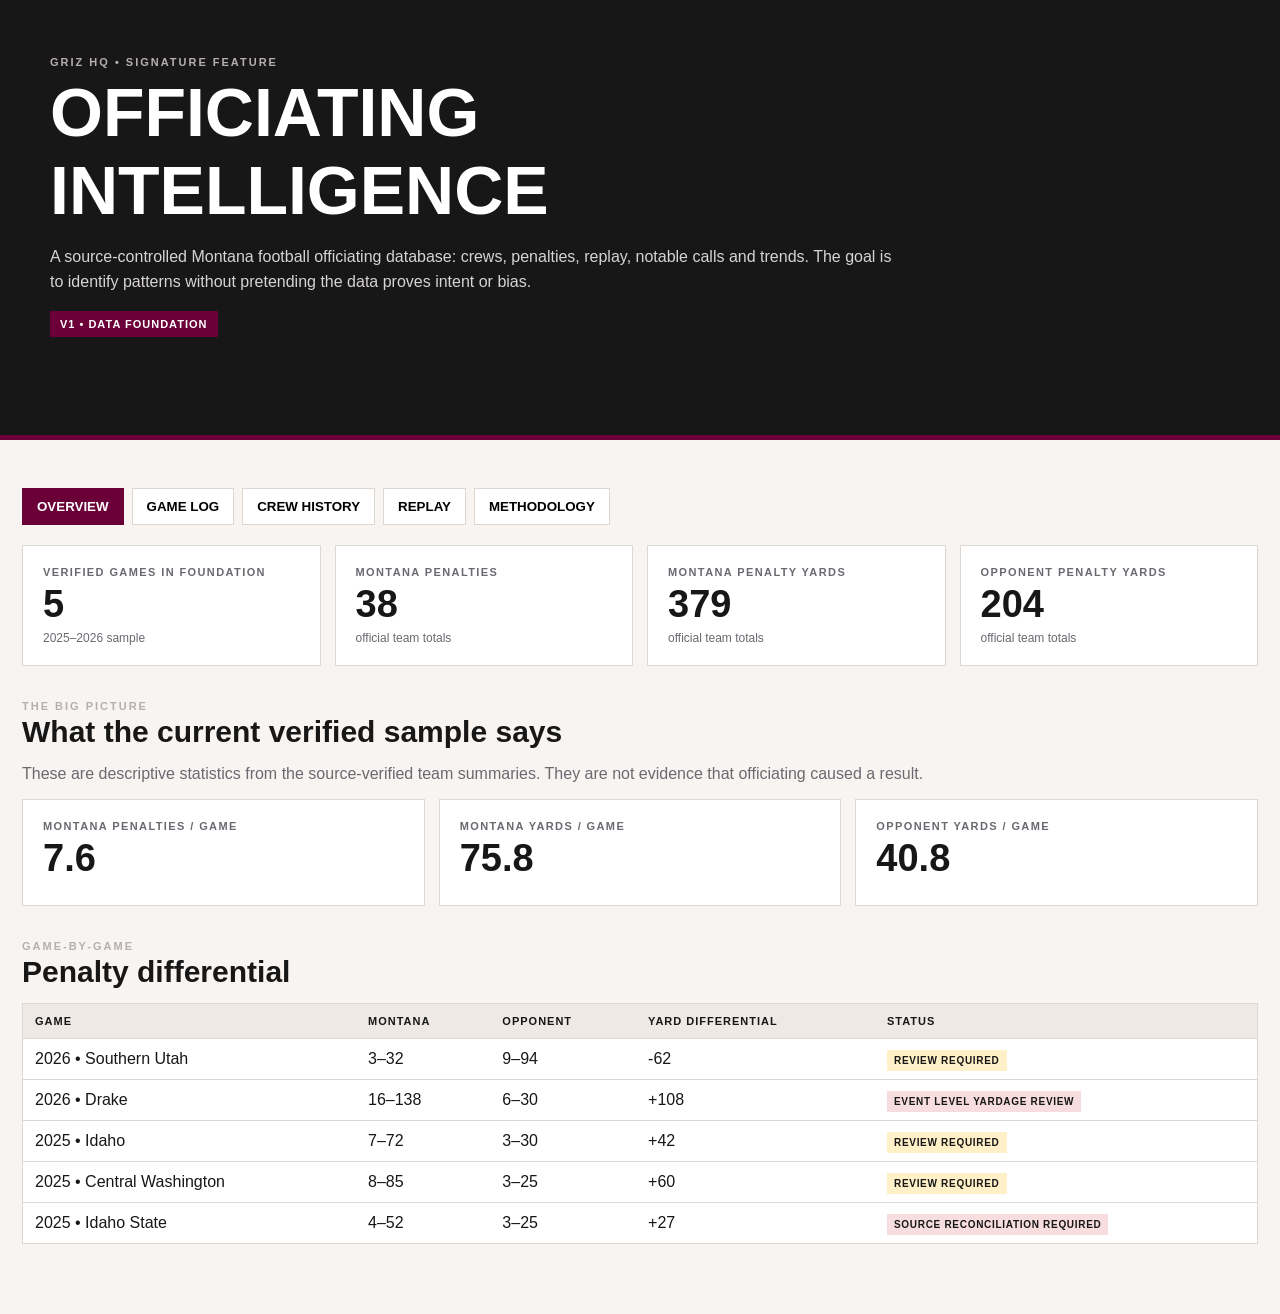
==== officiating.html @ b6adf541 "Build isolated Officiating Intelligence v1 dashboard" ====
<!doctype html>
<html lang="en">
<head>
<meta charset="utf-8"><meta name="viewport" content="width=device-width,initial-scale=1">
<title>Griz HQ | Officiating Intelligence</title>
<style>
:root{--maroon:#6b0038;--ink:#171717;--muted:#6c6870;--paper:#f7f4f1;--line:#ddd7d2;--white:#fff}*{box-sizing:border-box}body{margin:0;font-family:Arial,Helvetica,sans-serif;background:var(--paper);color:var(--ink)}.wrap{max-width:1280px;margin:auto;padding:28px 22px 70px}.top{background:var(--ink);color:#fff;padding:28px;border-bottom:5px solid var(--maroon)}.eyebrow{font-size:11px;letter-spacing:2px;font-weight:800;color:#b7aeb3}.top h1{font-size:clamp(34px,6vw,68px);margin:5px 0}.top p{max-width:850px;color:#d8d3d6;line-height:1.55}.badge{display:inline-block;padding:7px 10px;background:var(--maroon);font-size:11px;font-weight:800;letter-spacing:1px}.nav{display:flex;gap:8px;flex-wrap:wrap;margin:20px 0}.nav button{border:1px solid var(--line);background:#fff;padding:10px 14px;font-weight:800;cursor:pointer}.nav button.active{background:var(--maroon);color:#fff;border-color:var(--maroon)}.panel{display:none}.panel.active{display:block}.hero-grid,.cards,.two{display:grid;gap:14px}.hero-grid{grid-template-columns:repeat(4,1fr)}.cards{grid-template-columns:repeat(3,1fr)}.two{grid-template-columns:1fr 1fr}.card{background:#fff;border:1px solid var(--line);padding:20px}.metric{font-size:38px;font-weight:900;margin:5px 0}.label{font-size:11px;letter-spacing:1.4px;color:var(--muted);font-weight:800}.delta.good{font-weight:800}.section-head{margin:34px 0 14px}.section-head h2{margin:3px 0;font-size:30px}.section-head p{color:var(--muted)}table{width:100%;border-collapse:collapse;background:#fff;border:1px solid var(--line)}th,td{text-align:left;padding:11px 12px;border-bottom:1px solid var(--line);vertical-align:top}th{background:#eee9e5;font-size:11px;letter-spacing:1px}tr:last-child td{border-bottom:0}.status{font-size:10px;font-weight:900;letter-spacing:.7px;padding:5px 7px;background:#eee}.status.review{background:#fff0c7}.status.block{background:#f7dddd}.pill{display:inline-block;border:1px solid var(--line);padding:4px 7px;font-size:11px;margin:2px}.crew-grid{display:grid;grid-template-columns:repeat(2,1fr);gap:12px}.crew{background:#fff;border:1px solid var(--line);padding:18px}.crew h3{margin:0 0 10px}.crew div{display:flex;justify-content:space-between;padding:6px 0;border-bottom:1px solid #eee}.crew div:last-child{border:0}.note{border-left:4px solid var(--maroon);background:#fff;padding:16px;line-height:1.55}.small{font-size:12px;color:var(--muted)}.legend span{margin-right:14px;font-size:12px}.good-dot{color:#147a3e}.warn-dot{color:#a86b00}.bad-dot{color:#a33}.neutral-dot{color:#777}@media(max-width:900px){.hero-grid,.cards,.two,.crew-grid{grid-template-columns:1fr 1fr}}@media(max-width:600px){.hero-grid,.cards,.two,.crew-grid{grid-template-columns:1fr}.wrap{padding:18px 12px 50px}th,td{padding:9px 7px;font-size:12px}}
</style>
</head>
<body>
<header class="top"><div class="wrap"><div class="eyebrow">GRIZ HQ • SIGNATURE FEATURE</div><h1>OFFICIATING<br>INTELLIGENCE</h1><p>A source-controlled Montana football officiating database: crews, penalties, replay, notable calls and trends. The goal is to identify patterns without pretending the data proves intent or bias.</p><span class="badge">V1 • DATA FOUNDATION</span></div></header>
<main class="wrap">
<nav class="nav" aria-label="Officiating Intelligence sections"><button class="active" data-panel="overview">OVERVIEW</button><button data-panel="games">GAME LOG</button><button data-panel="crews">CREW HISTORY</button><button data-panel="replay">REPLAY</button><button data-panel="method">METHODOLOGY</button></nav>
<section id="overview" class="panel active">
<div class="hero-grid">
<div class="card"><div class="label">VERIFIED GAMES IN FOUNDATION</div><div class="metric" id="gameCount">—</div><div class="small">2025–2026 sample</div></div>
<div class="card"><div class="label">MONTANA PENALTIES</div><div class="metric" id="umPen">—</div><div class="small">official team totals</div></div>
<div class="card"><div class="label">MONTANA PENALTY YARDS</div><div class="metric" id="umYds">—</div><div class="small">official team totals</div></div>
<div class="card"><div class="label">OPPONENT PENALTY YARDS</div><div class="metric" id="oppYds">—</div><div class="small">official team totals</div></div>
</div>
<div class="section-head"><div class="eyebrow">THE BIG PICTURE</div><h2>What the current verified sample says</h2><p>These are descriptive statistics from the source-verified team summaries. They are not evidence that officiating caused a result.</p></div>
<div class="cards" id="summaryCards"></div>
<div class="section-head"><div class="eyebrow">GAME-BY-GAME</div><h2>Penalty differential</h2></div>
<table><thead><tr><th>GAME</th><th>MONTANA</th><th>OPPONENT</th><th>YARD DIFFERENTIAL</th><th>STATUS</th></tr></thead><tbody id="overviewRows"></tbody></table>
</section>
<section id="games" class="panel"><div class="section-head"><div class="eyebrow">GAME LOG</div><h2>Every game becomes an officiating record</h2><p>Official totals are separated from event-level data. A game is not treated as fully reconciled simply because its headline totals are known.</p></div><table><thead><tr><th>DATE</th><th>OPPONENT</th><th>SITE</th><th>CREW</th><th>MONTANA</th><th>OPPONENT</th><th>REPLAY</th><th>DATA STATUS</th></tr></thead><tbody id="gameRows"></tbody></table></section>
<section id="crews" class="panel"><div class="section-head"><div class="eyebrow">CREW HISTORY</div><h2>Who worked Montana games?</h2><p>Crew records describe what happened in games worked by each crew. They do not establish that a crew caused a penalty imbalance.</p></div><div class="crew-grid" id="crewGrid"></div></section>
<section id="replay" class="panel"><div class="section-head"><div class="eyebrow">REPLAY TRACKER</div><h2>Reviews, challenges and outcomes</h2><p>Replay information is source-dependent. Missing replay personnel or timing stays missing rather than being inferred.</p></div><div class="cards" id="replayCards"></div><div class="note"><b>Evidence rule:</b> a replay outcome is not automatically a judgment that the original official was “wrong.” The database records the formal outcome; any correctness assessment belongs in the separate notable-call evidence layer.</div></section>
<section id="method" class="panel"><div class="section-head"><div class="eyebrow">DATA PHILOSOPHY</div><h2>How Griz HQ handles officiating data</h2></div><div class="two"><div class="card"><h3>Source hierarchy</h3><p><b>1.</b> Official Montana/GoGriz box scores for game metadata, seven-person crews and team penalty totals.</p><p><b>2.</b> Official conference/NCAA material for officiating structure, rules and formal replay/appeal information.</p><p><b>3.</b> Independent structured PBP sources for cross-checking event details.</p><p><b>4.</b> Video and journalism for evidence that cannot be established from box-score data alone.</p></div><div class="card"><h3>Publication gates</h3><p>Official team totals are authoritative. Event-level records must reconcile before they are treated as complete. Unknown yardage remains NULL. Compound and offsetting fouls are preserved rather than forced into invented values.</p><p>Notable-call assessments use four labels: <b>clearly correct</b>, <b>debatable</b>, <b>likely incorrect</b>, and <b>insufficient evidence</b>.</p></div></div><div class="section-head"><div class="eyebrow">CURRENT FOUNDATION WARNINGS</div><h2>Known unresolved items</h2></div><div id="warnings" class="cards"></div></section>
</main>
<script>
const DATA={"games":[{"game_id":"2026-SUU","season":2026,"date":"2026-08-29","opponent":"Southern Utah","location":"Missoula, MT","home_away":"HOME","conference_game":true,"montana_score":28,"opponent_score":21,"official_penalties":{"Montana":3,"Southern Utah":9},"official_yards":{"Montana":32,"Southern Utah":94},"crew":{"Referee":"Justin Robinson","Umpire":"Richard Gray","Linesman":"Michael Papushak","Line Judge":"Matt Schofield","Field Judge":"Tom Drzazgowsi","Side Judge":"Kevin Rathbun","Back Judge":"Brian Earls"},"replay":{"events":1,"overturned":1,"upheld":0,"stands":0},"event_status":"REVIEW_REQUIRED"},{"game_id":"2026-DRAKE","season":2026,"date":"2026-09-05","opponent":"Drake","location":"Missoula, MT","home_away":"HOME","conference_game":false,"montana_score":45,"opponent_score":10,"official_penalties":{"Montana":16,"Drake":6},"official_yards":{"Montana":138,"Drake":30},"crew":{"Referee":"Mike Bezner","Umpire":"Jeff Rathman","Linesman":"Michael Livingston","Line Judge":"Scott Taylor","Field Judge":"Brian Beck","Side Judge":"Jacob Sullivan","Back Judge":"Tyler Olsen"},"replay":{"events":2,"overturned":1,"upheld":1,"stands":0},"event_status":"EVENT_LEVEL_YARDAGE_REVIEW"},{"game_id":"2025-IDAHO","season":2025,"date":"2025-10-18","opponent":"Idaho","location":"Missoula, MT","home_away":"HOME","conference_game":true,"montana_score":41,"opponent_score":30,"official_penalties":{"Montana":7,"Idaho":3},"official_yards":{"Montana":72,"Idaho":30},"crew":{"Referee":"Jeff Rink","Umpire":"Roger Stewart","Linesman":"Joel Bingham","Line Judge":"Tim Gloudeman","Field Judge":"Aaron Olivares","Side Judge":"Luke Raynor","Back Judge":"Phil Solis"},"replay":{"events":0,"overturned":0,"upheld":0,"stands":0},"event_status":"REVIEW_REQUIRED"},{"game_id":"2025-CWU","season":2025,"date":"2025-09-27","opponent":"Central Washington","location":"Missoula, MT","home_away":"HOME","conference_game":true,"official_penalties":{"Montana":8,"Central Washington":3},"official_yards":{"Montana":85,"Central Washington":25},"crew":{},"replay":{"events":0,"overturned":0,"upheld":0,"stands":0},"event_status":"REVIEW_REQUIRED"},{"game_id":"2025-IDAHO-STATE","season":2025,"date":"2025-10-25","opponent":"Idaho State","location":"Pocatello, ID","home_away":"AWAY","conference_game":true,"official_penalties":{"Montana":4,"Idaho State":3},"official_yards":{"Montana":52,"Idaho State":25},"crew":{"Referee":"Mike Bezner","Umpire":"Bobby Alcantar","Linesman":"Michael Livingston","Line Judge":"Scott Taylor","Field Judge":"Brian Beck","Side Judge":"Jacob Sullivan","Back Judge":"Tyler Olsen"},"replay":{"events":0,"overturned":0,"upheld":0,"stands":0},"event_status":"SOURCE_RECONCILIATION_REQUIRED"}]};
const umPen=DATA.games.reduce((s,g)=>s+g.official_penalties.Montana,0),umYds=DATA.games.reduce((s,g)=>s+g.official_yards.Montana,0),oppYds=DATA.games.reduce((s,g)=>s+Object.entries(g.official_yards).find(([k])=>k!=='Montana')[1],0);
document.getElementById('gameCount').textContent=DATA.games.length;document.getElementById('umPen').textContent=umPen;document.getElementById('umYds').textContent=umYds;document.getElementById('oppYds').textContent=oppYds;
const avg=(n)=> (n/DATA.games.length).toFixed(1);
document.getElementById('summaryCards').innerHTML=`<div class="card"><div class="label">MONTANA PENALTIES / GAME</div><div class="metric">${avg(umPen)}</div></div><div class="card"><div class="label">MONTANA YARDS / GAME</div><div class="metric">${avg(umYds)}</div></div><div class="card"><div class="label">OPPONENT YARDS / GAME</div><div class="metric">${avg(oppYds)}</div></div>`;
const status=s=>`<span class="status ${s.includes('RECONCILIATION')||s.includes('YARDAGE')?'block':'review'}">${s.replaceAll('_',' ')}</span>`;
document.getElementById('overviewRows').innerHTML=DATA.games.map(g=>{const opp=Object.keys(g.official_penalties).find(k=>k!=='Montana');return `<tr><td>${g.season} • ${g.opponent}</td><td>${g.official_penalties.Montana}–${g.official_yards.Montana}</td><td>${g.official_penalties[opp]}–${g.official_yards[opp]}</td><td>${g.official_yards.Montana-g.official_yards[opp]>0?'+':''}${g.official_yards.Montana-g.official_yards[opp]}</td><td>${status(g.event_status)}</td></tr>`}).join('');
document.getElementById('gameRows').innerHTML=DATA.games.map(g=>{const crew=g.crew.Referee?g.crew.Referee:'Not yet populated';return `<tr><td>${g.date}</td><td><b>${g.opponent}</b><br><span class="small">${g.home_away}${g.conference_game?' • Big Sky':''}</span></td><td>${g.location}</td><td>${crew}</td><td>${g.official_penalties.Montana}–${g.official_yards.Montana}</td><td>${Object.entries(g.official_penalties).find(([k])=>k!=='Montana')[1]}–${Object.entries(g.official_yards).find(([k])=>k!=='Montana')[1]}</td><td>${g.replay.events} review${g.replay.events===1?'':'s'}<br><span class="small">${g.replay.overturned} overturned • ${g.replay.upheld} upheld</span></td><td>${status(g.event_status)}</td></tr>`}).join('');
const crewMap={};DATA.games.forEach(g=>{if(!g.crew.Referee)return;const key=Object.values(g.crew).join('|');crewMap[key]??={games:[],crew:g.crew};crewMap[key].games.push(g)});document.getElementById('crewGrid').innerHTML=Object.values(crewMap).map(c=>{const mp=c.games.reduce((s,g)=>s+g.official_penalties.Montana,0),my=c.games.reduce((s,g)=>s+g.official_yards.Montana,0),op=c.games.reduce((s,g)=>s+Object.entries(g.official_penalties).find(([k])=>k!=='Montana')[1],0),oy=c.games.reduce((s,g)=>s+Object.entries(g.official_yards).find(([k])=>k!=='Montana')[1],0);return `<article class="crew"><div class="eyebrow">${c.games.length} GAME${c.games.length===1?'':'S'}</div><h3>${c.crew.Referee} crew</h3><p><b>Montana:</b> ${mp} penalties / ${my} yards</p><p><b>Opponents:</b> ${op} penalties / ${oy} yards</p><div class="small">${c.games.map(g=>g.season+' '+g.opponent).join(' • ')}</div></article>`}).join('');
document.getElementById('replayCards').innerHTML=DATA.games.filter(g=>g.replay.events).map(g=>`<div class="card"><div class="label">${g.season} • ${g.opponent}</div><div class="metric">${g.replay.events}</div><p>${g.replay.overturned} overturned • ${g.replay.upheld} upheld • ${g.replay.stands} stands</p><div class="small">Formal replay outcomes recorded from source material; review personnel/timing remain source-dependent.</div></div>`).join('')||'<div class="card">No replay events currently populated.</div>';
document.getElementById('warnings').innerHTML='<div class="card"><b>Drake 2026</b><p>Official total is 6–30. The PBP includes an intentional grounding event without explicit yardage; the missing yardage is not inferred.</p></div><div class="card"><b>Idaho State 2025</b><p>Official Montana total is 4–52. Visible accepted PBP events currently account for three accepted Montana fouls totaling 37 yards plus an offsetting foul. The remaining 15-yard event is unresolved.</p></div><div class="card"><b>Central Washington 2025</b><p>Official Montana total is 8–85. Some event-level source details, including intentional grounding yardage, remain incomplete.</p></div>';
document.querySelectorAll('.nav button').forEach(b=>b.onclick=()=>{document.querySelectorAll('.nav button').forEach(x=>x.classList.remove('active'));document.querySelectorAll('.panel').forEach(x=>x.classList.remove('active'));b.classList.add('active');document.getElementById(b.dataset.panel).classList.add('active');window.scrollTo({top:0,behavior:'smooth'})});
</script></body></html>
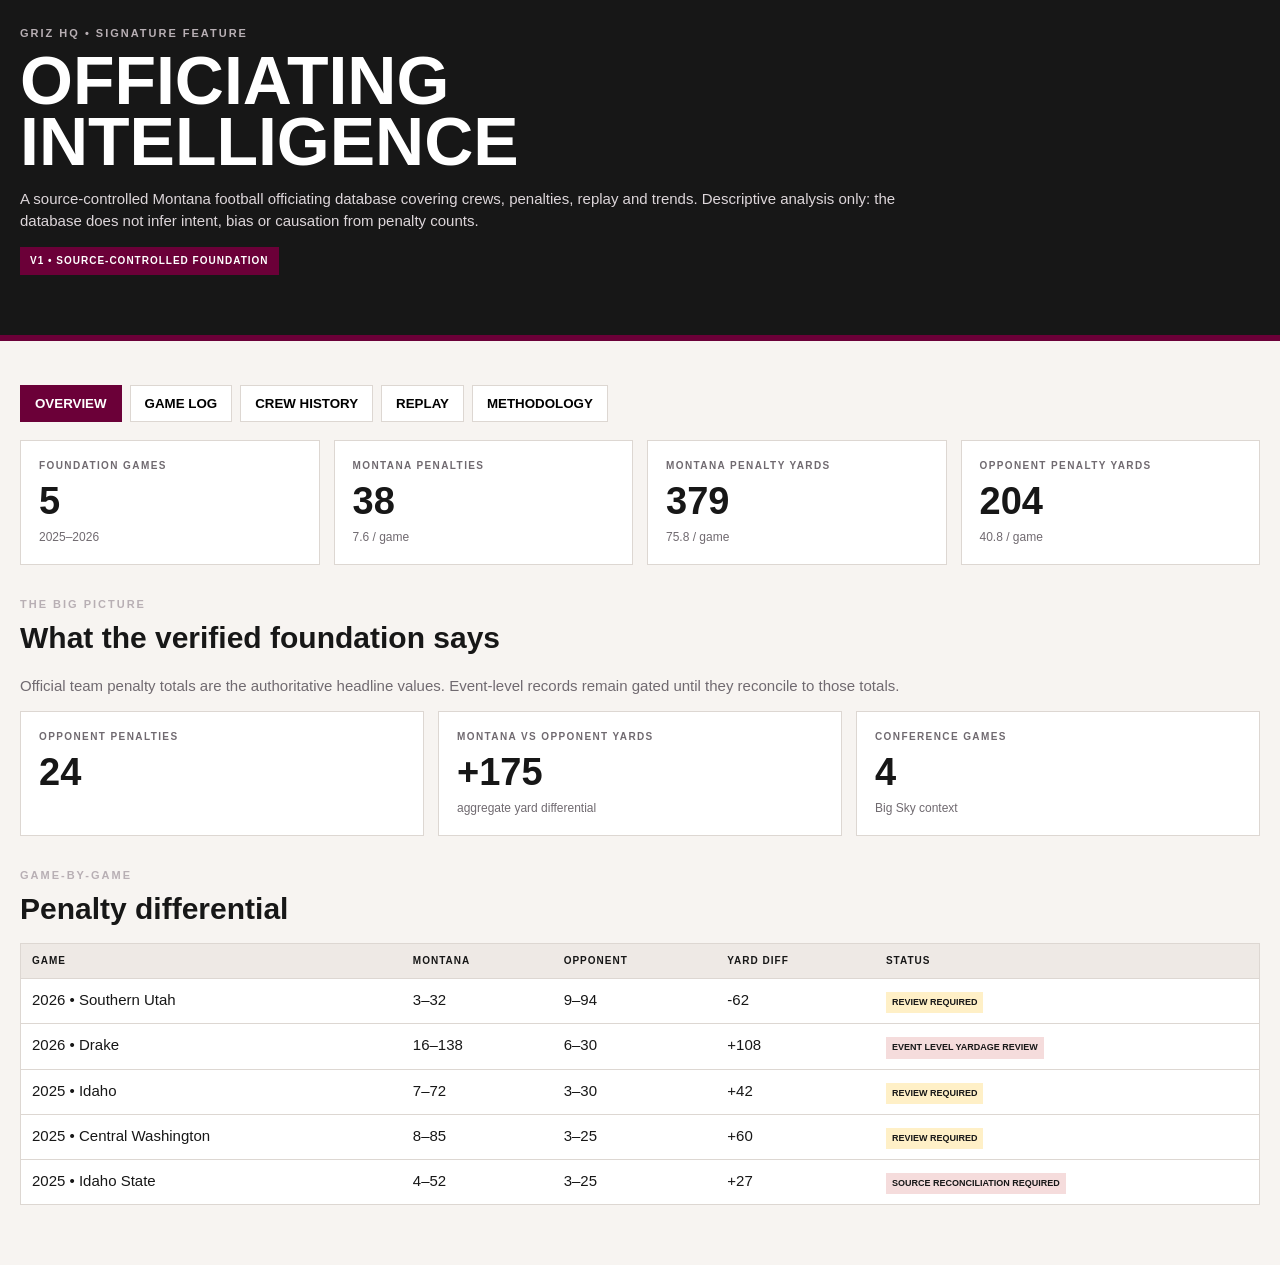
==== commit abb22989: "Build Officiating Intelligence dashboard page" ====
--- a/officiating.html
+++ b/officiating.html
@@ -1,44 +1 @@
-<!doctype html>
-<html lang="en">
-<head>
-<meta charset="utf-8"><meta name="viewport" content="width=device-width,initial-scale=1">
-<title>Griz HQ | Officiating Intelligence</title>
-<style>
-:root{--maroon:#6b0038;--ink:#171717;--muted:#6c6870;--paper:#f7f4f1;--line:#ddd7d2;--white:#fff}*{box-sizing:border-box}body{margin:0;font-family:Arial,Helvetica,sans-serif;background:var(--paper);color:var(--ink)}.wrap{max-width:1280px;margin:auto;padding:28px 22px 70px}.top{background:var(--ink);color:#fff;padding:28px;border-bottom:5px solid var(--maroon)}.eyebrow{font-size:11px;letter-spacing:2px;font-weight:800;color:#b7aeb3}.top h1{font-size:clamp(34px,6vw,68px);margin:5px 0}.top p{max-width:850px;color:#d8d3d6;line-height:1.55}.badge{display:inline-block;padding:7px 10px;background:var(--maroon);font-size:11px;font-weight:800;letter-spacing:1px}.nav{display:flex;gap:8px;flex-wrap:wrap;margin:20px 0}.nav button{border:1px solid var(--line);background:#fff;padding:10px 14px;font-weight:800;cursor:pointer}.nav button.active{background:var(--maroon);color:#fff;border-color:var(--maroon)}.panel{display:none}.panel.active{display:block}.hero-grid,.cards,.two{display:grid;gap:14px}.hero-grid{grid-template-columns:repeat(4,1fr)}.cards{grid-template-columns:repeat(3,1fr)}.two{grid-template-columns:1fr 1fr}.card{background:#fff;border:1px solid var(--line);padding:20px}.metric{font-size:38px;font-weight:900;margin:5px 0}.label{font-size:11px;letter-spacing:1.4px;color:var(--muted);font-weight:800}.delta.good{font-weight:800}.section-head{margin:34px 0 14px}.section-head h2{margin:3px 0;font-size:30px}.section-head p{color:var(--muted)}table{width:100%;border-collapse:collapse;background:#fff;border:1px solid var(--line)}th,td{text-align:left;padding:11px 12px;border-bottom:1px solid var(--line);vertical-align:top}th{background:#eee9e5;font-size:11px;letter-spacing:1px}tr:last-child td{border-bottom:0}.status{font-size:10px;font-weight:900;letter-spacing:.7px;padding:5px 7px;background:#eee}.status.review{background:#fff0c7}.status.block{background:#f7dddd}.pill{display:inline-block;border:1px solid var(--line);padding:4px 7px;font-size:11px;margin:2px}.crew-grid{display:grid;grid-template-columns:repeat(2,1fr);gap:12px}.crew{background:#fff;border:1px solid var(--line);padding:18px}.crew h3{margin:0 0 10px}.crew div{display:flex;justify-content:space-between;padding:6px 0;border-bottom:1px solid #eee}.crew div:last-child{border:0}.note{border-left:4px solid var(--maroon);background:#fff;padding:16px;line-height:1.55}.small{font-size:12px;color:var(--muted)}.legend span{margin-right:14px;font-size:12px}.good-dot{color:#147a3e}.warn-dot{color:#a86b00}.bad-dot{color:#a33}.neutral-dot{color:#777}@media(max-width:900px){.hero-grid,.cards,.two,.crew-grid{grid-template-columns:1fr 1fr}}@media(max-width:600px){.hero-grid,.cards,.two,.crew-grid{grid-template-columns:1fr}.wrap{padding:18px 12px 50px}th,td{padding:9px 7px;font-size:12px}}
-</style>
-</head>
-<body>
-<header class="top"><div class="wrap"><div class="eyebrow">GRIZ HQ • SIGNATURE FEATURE</div><h1>OFFICIATING<br>INTELLIGENCE</h1><p>A source-controlled Montana football officiating database: crews, penalties, replay, notable calls and trends. The goal is to identify patterns without pretending the data proves intent or bias.</p><span class="badge">V1 • DATA FOUNDATION</span></div></header>
-<main class="wrap">
-<nav class="nav" aria-label="Officiating Intelligence sections"><button class="active" data-panel="overview">OVERVIEW</button><button data-panel="games">GAME LOG</button><button data-panel="crews">CREW HISTORY</button><button data-panel="replay">REPLAY</button><button data-panel="method">METHODOLOGY</button></nav>
-<section id="overview" class="panel active">
-<div class="hero-grid">
-<div class="card"><div class="label">VERIFIED GAMES IN FOUNDATION</div><div class="metric" id="gameCount">—</div><div class="small">2025–2026 sample</div></div>
-<div class="card"><div class="label">MONTANA PENALTIES</div><div class="metric" id="umPen">—</div><div class="small">official team totals</div></div>
-<div class="card"><div class="label">MONTANA PENALTY YARDS</div><div class="metric" id="umYds">—</div><div class="small">official team totals</div></div>
-<div class="card"><div class="label">OPPONENT PENALTY YARDS</div><div class="metric" id="oppYds">—</div><div class="small">official team totals</div></div>
-</div>
-<div class="section-head"><div class="eyebrow">THE BIG PICTURE</div><h2>What the current verified sample says</h2><p>These are descriptive statistics from the source-verified team summaries. They are not evidence that officiating caused a result.</p></div>
-<div class="cards" id="summaryCards"></div>
-<div class="section-head"><div class="eyebrow">GAME-BY-GAME</div><h2>Penalty differential</h2></div>
-<table><thead><tr><th>GAME</th><th>MONTANA</th><th>OPPONENT</th><th>YARD DIFFERENTIAL</th><th>STATUS</th></tr></thead><tbody id="overviewRows"></tbody></table>
-</section>
-<section id="games" class="panel"><div class="section-head"><div class="eyebrow">GAME LOG</div><h2>Every game becomes an officiating record</h2><p>Official totals are separated from event-level data. A game is not treated as fully reconciled simply because its headline totals are known.</p></div><table><thead><tr><th>DATE</th><th>OPPONENT</th><th>SITE</th><th>CREW</th><th>MONTANA</th><th>OPPONENT</th><th>REPLAY</th><th>DATA STATUS</th></tr></thead><tbody id="gameRows"></tbody></table></section>
-<section id="crews" class="panel"><div class="section-head"><div class="eyebrow">CREW HISTORY</div><h2>Who worked Montana games?</h2><p>Crew records describe what happened in games worked by each crew. They do not establish that a crew caused a penalty imbalance.</p></div><div class="crew-grid" id="crewGrid"></div></section>
-<section id="replay" class="panel"><div class="section-head"><div class="eyebrow">REPLAY TRACKER</div><h2>Reviews, challenges and outcomes</h2><p>Replay information is source-dependent. Missing replay personnel or timing stays missing rather than being inferred.</p></div><div class="cards" id="replayCards"></div><div class="note"><b>Evidence rule:</b> a replay outcome is not automatically a judgment that the original official was “wrong.” The database records the formal outcome; any correctness assessment belongs in the separate notable-call evidence layer.</div></section>
-<section id="method" class="panel"><div class="section-head"><div class="eyebrow">DATA PHILOSOPHY</div><h2>How Griz HQ handles officiating data</h2></div><div class="two"><div class="card"><h3>Source hierarchy</h3><p><b>1.</b> Official Montana/GoGriz box scores for game metadata, seven-person crews and team penalty totals.</p><p><b>2.</b> Official conference/NCAA material for officiating structure, rules and formal replay/appeal information.</p><p><b>3.</b> Independent structured PBP sources for cross-checking event details.</p><p><b>4.</b> Video and journalism for evidence that cannot be established from box-score data alone.</p></div><div class="card"><h3>Publication gates</h3><p>Official team totals are authoritative. Event-level records must reconcile before they are treated as complete. Unknown yardage remains NULL. Compound and offsetting fouls are preserved rather than forced into invented values.</p><p>Notable-call assessments use four labels: <b>clearly correct</b>, <b>debatable</b>, <b>likely incorrect</b>, and <b>insufficient evidence</b>.</p></div></div><div class="section-head"><div class="eyebrow">CURRENT FOUNDATION WARNINGS</div><h2>Known unresolved items</h2></div><div id="warnings" class="cards"></div></section>
-</main>
-<script>
-const DATA={"games":[{"game_id":"2026-SUU","season":2026,"date":"2026-08-29","opponent":"Southern Utah","location":"Missoula, MT","home_away":"HOME","conference_game":true,"montana_score":28,"opponent_score":21,"official_penalties":{"Montana":3,"Southern Utah":9},"official_yards":{"Montana":32,"Southern Utah":94},"crew":{"Referee":"Justin Robinson","Umpire":"Richard Gray","Linesman":"Michael Papushak","Line Judge":"Matt Schofield","Field Judge":"Tom Drzazgowsi","Side Judge":"Kevin Rathbun","Back Judge":"Brian Earls"},"replay":{"events":1,"overturned":1,"upheld":0,"stands":0},"event_status":"REVIEW_REQUIRED"},{"game_id":"2026-DRAKE","season":2026,"date":"2026-09-05","opponent":"Drake","location":"Missoula, MT","home_away":"HOME","conference_game":false,"montana_score":45,"opponent_score":10,"official_penalties":{"Montana":16,"Drake":6},"official_yards":{"Montana":138,"Drake":30},"crew":{"Referee":"Mike Bezner","Umpire":"Jeff Rathman","Linesman":"Michael Livingston","Line Judge":"Scott Taylor","Field Judge":"Brian Beck","Side Judge":"Jacob Sullivan","Back Judge":"Tyler Olsen"},"replay":{"events":2,"overturned":1,"upheld":1,"stands":0},"event_status":"EVENT_LEVEL_YARDAGE_REVIEW"},{"game_id":"2025-IDAHO","season":2025,"date":"2025-10-18","opponent":"Idaho","location":"Missoula, MT","home_away":"HOME","conference_game":true,"montana_score":41,"opponent_score":30,"official_penalties":{"Montana":7,"Idaho":3},"official_yards":{"Montana":72,"Idaho":30},"crew":{"Referee":"Jeff Rink","Umpire":"Roger Stewart","Linesman":"Joel Bingham","Line Judge":"Tim Gloudeman","Field Judge":"Aaron Olivares","Side Judge":"Luke Raynor","Back Judge":"Phil Solis"},"replay":{"events":0,"overturned":0,"upheld":0,"stands":0},"event_status":"REVIEW_REQUIRED"},{"game_id":"2025-CWU","season":2025,"date":"2025-09-27","opponent":"Central Washington","location":"Missoula, MT","home_away":"HOME","conference_game":true,"official_penalties":{"Montana":8,"Central Washington":3},"official_yards":{"Montana":85,"Central Washington":25},"crew":{},"replay":{"events":0,"overturned":0,"upheld":0,"stands":0},"event_status":"REVIEW_REQUIRED"},{"game_id":"2025-IDAHO-STATE","season":2025,"date":"2025-10-25","opponent":"Idaho State","location":"Pocatello, ID","home_away":"AWAY","conference_game":true,"official_penalties":{"Montana":4,"Idaho State":3},"official_yards":{"Montana":52,"Idaho State":25},"crew":{"Referee":"Mike Bezner","Umpire":"Bobby Alcantar","Linesman":"Michael Livingston","Line Judge":"Scott Taylor","Field Judge":"Brian Beck","Side Judge":"Jacob Sullivan","Back Judge":"Tyler Olsen"},"replay":{"events":0,"overturned":0,"upheld":0,"stands":0},"event_status":"SOURCE_RECONCILIATION_REQUIRED"}]};
-const umPen=DATA.games.reduce((s,g)=>s+g.official_penalties.Montana,0),umYds=DATA.games.reduce((s,g)=>s+g.official_yards.Montana,0),oppYds=DATA.games.reduce((s,g)=>s+Object.entries(g.official_yards).find(([k])=>k!=='Montana')[1],0);
-document.getElementById('gameCount').textContent=DATA.games.length;document.getElementById('umPen').textContent=umPen;document.getElementById('umYds').textContent=umYds;document.getElementById('oppYds').textContent=oppYds;
-const avg=(n)=> (n/DATA.games.length).toFixed(1);
-document.getElementById('summaryCards').innerHTML=`<div class="card"><div class="label">MONTANA PENALTIES / GAME</div><div class="metric">${avg(umPen)}</div></div><div class="card"><div class="label">MONTANA YARDS / GAME</div><div class="metric">${avg(umYds)}</div></div><div class="card"><div class="label">OPPONENT YARDS / GAME</div><div class="metric">${avg(oppYds)}</div></div>`;
-const status=s=>`<span class="status ${s.includes('RECONCILIATION')||s.includes('YARDAGE')?'block':'review'}">${s.replaceAll('_',' ')}</span>`;
-document.getElementById('overviewRows').innerHTML=DATA.games.map(g=>{const opp=Object.keys(g.official_penalties).find(k=>k!=='Montana');return `<tr><td>${g.season} • ${g.opponent}</td><td>${g.official_penalties.Montana}–${g.official_yards.Montana}</td><td>${g.official_penalties[opp]}–${g.official_yards[opp]}</td><td>${g.official_yards.Montana-g.official_yards[opp]>0?'+':''}${g.official_yards.Montana-g.official_yards[opp]}</td><td>${status(g.event_status)}</td></tr>`}).join('');
-document.getElementById('gameRows').innerHTML=DATA.games.map(g=>{const crew=g.crew.Referee?g.crew.Referee:'Not yet populated';return `<tr><td>${g.date}</td><td><b>${g.opponent}</b><br><span class="small">${g.home_away}${g.conference_game?' • Big Sky':''}</span></td><td>${g.location}</td><td>${crew}</td><td>${g.official_penalties.Montana}–${g.official_yards.Montana}</td><td>${Object.entries(g.official_penalties).find(([k])=>k!=='Montana')[1]}–${Object.entries(g.official_yards).find(([k])=>k!=='Montana')[1]}</td><td>${g.replay.events} review${g.replay.events===1?'':'s'}<br><span class="small">${g.replay.overturned} overturned • ${g.replay.upheld} upheld</span></td><td>${status(g.event_status)}</td></tr>`}).join('');
-const crewMap={};DATA.games.forEach(g=>{if(!g.crew.Referee)return;const key=Object.values(g.crew).join('|');crewMap[key]??={games:[],crew:g.crew};crewMap[key].games.push(g)});document.getElementById('crewGrid').innerHTML=Object.values(crewMap).map(c=>{const mp=c.games.reduce((s,g)=>s+g.official_penalties.Montana,0),my=c.games.reduce((s,g)=>s+g.official_yards.Montana,0),op=c.games.reduce((s,g)=>s+Object.entries(g.official_penalties).find(([k])=>k!=='Montana')[1],0),oy=c.games.reduce((s,g)=>s+Object.entries(g.official_yards).find(([k])=>k!=='Montana')[1],0);return `<article class="crew"><div class="eyebrow">${c.games.length} GAME${c.games.length===1?'':'S'}</div><h3>${c.crew.Referee} crew</h3><p><b>Montana:</b> ${mp} penalties / ${my} yards</p><p><b>Opponents:</b> ${op} penalties / ${oy} yards</p><div class="small">${c.games.map(g=>g.season+' '+g.opponent).join(' • ')}</div></article>`}).join('');
-document.getElementById('replayCards').innerHTML=DATA.games.filter(g=>g.replay.events).map(g=>`<div class="card"><div class="label">${g.season} • ${g.opponent}</div><div class="metric">${g.replay.events}</div><p>${g.replay.overturned} overturned • ${g.replay.upheld} upheld • ${g.replay.stands} stands</p><div class="small">Formal replay outcomes recorded from source material; review personnel/timing remain source-dependent.</div></div>`).join('')||'<div class="card">No replay events currently populated.</div>';
-document.getElementById('warnings').innerHTML='<div class="card"><b>Drake 2026</b><p>Official total is 6–30. The PBP includes an intentional grounding event without explicit yardage; the missing yardage is not inferred.</p></div><div class="card"><b>Idaho State 2025</b><p>Official Montana total is 4–52. Visible accepted PBP events currently account for three accepted Montana fouls totaling 37 yards plus an offsetting foul. The remaining 15-yard event is unresolved.</p></div><div class="card"><b>Central Washington 2025</b><p>Official Montana total is 8–85. Some event-level source details, including intentional grounding yardage, remain incomplete.</p></div>';
-document.querySelectorAll('.nav button').forEach(b=>b.onclick=()=>{document.querySelectorAll('.nav button').forEach(x=>x.classList.remove('active'));document.querySelectorAll('.panel').forEach(x=>x.classList.remove('active'));b.classList.add('active');document.getElementById(b.dataset.panel).classList.add('active');window.scrollTo({top:0,behavior:'smooth'})});
-</script></body></html>
+<!doctype html><html lang="en"><head><meta charset="utf-8"><meta name="viewport" content="width=device-width,initial-scale=1"><title>Griz HQ | Officiating Intelligence</title><style>:root{--m:#6b0038;--ink:#171717;--muted:#706a70;--paper:#f7f4f1;--line:#ddd7d2}*{box-sizing:border-box}body{margin:0;background:var(--paper);color:var(--ink);font:15px/1.45 Arial,sans-serif}.hero{background:var(--ink);color:#fff;border-bottom:6px solid var(--m)}.wrap{max-width:1280px;margin:auto;padding:26px 20px 60px}.ey{font-size:11px;letter-spacing:2px;font-weight:800;color:#b8afb4}.hero h1{font-size:clamp(38px,6vw,68px);line-height:.9;margin:8px 0 16px}.hero p{max-width:900px;color:#ddd6da}.tag{display:inline-block;background:var(--m);padding:7px 10px;font-size:10px;font-weight:900;letter-spacing:1px}.nav{display:flex;gap:8px;flex-wrap:wrap;margin:18px 0}.nav button{border:1px solid var(--line);background:#fff;padding:10px 14px;font-weight:800;cursor:pointer}.nav button.active{background:var(--m);border-color:var(--m);color:#fff}.panel{display:none}.panel.active{display:block}.grid4,.grid3,.grid2{display:grid;gap:14px}.grid4{grid-template-columns:repeat(4,1fr)}.grid3{grid-template-columns:repeat(3,1fr)}.grid2{grid-template-columns:1fr 1fr}.card{background:#fff;border:1px solid var(--line);padding:18px}.metric{font-size:38px;font-weight:900}.label{font-size:10px;letter-spacing:1.4px;color:var(--muted);font-weight:900}.head{margin:32px 0 12px}.head h2{margin:3px 0;font-size:30px}.head p{color:var(--muted)}table{width:100%;border-collapse:collapse;background:#fff;border:1px solid var(--line)}th,td{padding:10px 11px;border-bottom:1px solid var(--line);text-align:left;vertical-align:top}th{background:#eee9e5;font-size:10px;letter-spacing:1px}tr:last-child td{border-bottom:0}.status{display:inline-block;padding:4px 6px;font-size:9px;font-weight:900;background:#fff0c7}.status.block{background:#f5dcdc}.crew{background:#fff;border:1px solid var(--line);padding:17px}.crew h3{margin:4px 0 12px}.crew p{margin:6px 0}.small{font-size:12px;color:var(--muted)}.note{background:#fff;border-left:4px solid var(--m);padding:15px;margin-top:16px}.hide{display:none}@media(max-width:900px){.grid4,.grid3,.grid2{grid-template-columns:1fr 1fr}}@media(max-width:600px){.grid4,.grid3,.grid2{grid-template-columns:1fr}th,td{font-size:12px;padding:8px 6px}.wrap{padding-left:12px;padding-right:12px}}</style></head><body><header class="hero"><div class="wrap"><div class="ey">GRIZ HQ • SIGNATURE FEATURE</div><h1>OFFICIATING<br>INTELLIGENCE</h1><p>A source-controlled Montana football officiating database covering crews, penalties, replay and trends. Descriptive analysis only: the database does not infer intent, bias or causation from penalty counts.</p><span class="tag">V1 • SOURCE-CONTROLLED FOUNDATION</span></div></header><main class="wrap"><nav class="nav"><button class="active" data-p="overview">OVERVIEW</button><button data-p="games">GAME LOG</button><button data-p="crews">CREW HISTORY</button><button data-p="replay">REPLAY</button><button data-p="method">METHODOLOGY</button></nav><section id="overview" class="panel active"><div class="grid4" id="metrics"></div><div class="head"><div class="ey">THE BIG PICTURE</div><h2>What the verified foundation says</h2><p>Official team penalty totals are the authoritative headline values. Event-level records remain gated until they reconcile to those totals.</p></div><div class="grid3" id="summary"></div><div class="head"><div class="ey">GAME-BY-GAME</div><h2>Penalty differential</h2></div><table><thead><tr><th>GAME</th><th>MONTANA</th><th>OPPONENT</th><th>YARD DIFF</th><th>STATUS</th></tr></thead><tbody id="overviewRows"></tbody></table></section><section id="games" class="panel"><div class="head"><div class="ey">GAME LOG</div><h2>Every game becomes an officiating record</h2><p>Seven-person crews, location, conference context, official penalty totals and replay status are kept together at the game level.</p></div><table><thead><tr><th>DATE</th><th>OPPONENT</th><th>LOCATION</th><th>REFEREE</th><th>MONTANA</th><th>OPPONENT</th><th>REPLAY</th><th>STATUS</th></tr></thead><tbody id="gamesRows"></tbody></table></section><section id="crews" class="panel"><div class="head"><div class="ey">CREW HISTORY</div><h2>Who worked Montana games?</h2><p>Crew history is descriptive. A crew's record does not establish that the crew caused a penalty differential.</p></div><div class="grid2" id="crewGrid"></div></section><section id="replay" class="panel"><div class="head"><div class="ey">REPLAY TRACKER</div><h2>Formal replay outcomes</h2><p>Replay outcomes are recorded separately from any later analyst assessment of whether the original ruling was correct.</p></div><div class="grid3" id="replayGrid"></div><div class="note"><b>Important:</b> an overturned call means the ruling was changed through replay. It does not by itself establish negligence or wrongdoing by an official.</div></section><section id="method" class="panel"><div class="head"><div class="ey">METHODOLOGY</div><h2>How this feature stays trustworthy</h2></div><div class="grid2"><div class="card"><h3>Source hierarchy</h3><p><b>Primary:</b> official GoGriz box scores for game metadata, seven-person crews and team penalty totals.</p><p><b>Secondary:</b> Big Sky/NCAA officiating and rules material plus independent PBP sources for cross-checking.</p><p><b>Evidence:</b> video and credible reporting for notable-call review when box-score data cannot answer the question.</p></div><div class="card"><h3>Publication gate</h3><p>Official totals are authoritative. Unknown yardage remains NULL. Compound and offsetting fouls are preserved. A game cannot be marked fully reconciled simply because its headline totals are known.</p><p>Notable calls use four evidence labels: clearly correct, debatable, likely incorrect, and insufficient evidence.</p></div></div><div class="head"><div class="ey">KNOWN UNRESOLVED ITEMS</div><h2>What is intentionally not being guessed</h2></div><div class="grid3" id="warnings"></div></section></main><script>const status=s=>`<span class="status ${s.includes('RECONCILIATION')||s.includes('YARDAGE')?'block':''}">${s.replaceAll('_',' ')}</span>`;fetch('officiating/intelligence_v1_data.json').then(r=>r.json()).then(d=>{const g=d.games,umP=g.reduce((s,x)=>s+x.official_penalties.Montana,0),umY=g.reduce((s,x)=>s+x.official_yards.Montana,0),opY=g.reduce((s,x)=>s+Object.entries(x.official_yards).find(([k])=>k!=='Montana')[1],0),oppP=g.reduce((s,x)=>s+Object.entries(x.official_penalties).find(([k])=>k!=='Montana')[1],0);document.getElementById('metrics').innerHTML=`<div class="card"><div class="label">FOUNDATION GAMES</div><div class="metric">${g.length}</div><div class="small">2025–2026</div></div><div class="card"><div class="label">MONTANA PENALTIES</div><div class="metric">${umP}</div><div class="small">${(umP/g.length).toFixed(1)} / game</div></div><div class="card"><div class="label">MONTANA PENALTY YARDS</div><div class="metric">${umY}</div><div class="small">${(umY/g.length).toFixed(1)} / game</div></div><div class="card"><div class="label">OPPONENT PENALTY YARDS</div><div class="metric">${opY}</div><div class="small">${(opY/g.length).toFixed(1)} / game</div></div>`;document.getElementById('summary').innerHTML=`<div class="card"><div class="label">OPPONENT PENALTIES</div><div class="metric">${oppP}</div></div><div class="card"><div class="label">MONTANA VS OPPONENT YARDS</div><div class="metric">${umY-opY>0?'+':''}${umY-opY}</div><div class="small">aggregate yard differential</div></div><div class="card"><div class="label">CONFERENCE GAMES</div><div class="metric">${g.filter(x=>x.conference_game).length}</div><div class="small">Big Sky context</div></div>`;document.getElementById('overviewRows').innerHTML=g.map(x=>{const o=Object.keys(x.official_penalties).find(k=>k!=='Montana'),d=x.official_yards.Montana-x.official_yards[o];return `<tr><td>${x.season} • ${x.opponent}</td><td>${x.official_penalties.Montana}–${x.official_yards.Montana}</td><td>${x.official_penalties[o]}–${x.official_yards[o]}</td><td>${d>0?'+':''}${d}</td><td>${status(x.event_status)}</td></tr>`}).join('');document.getElementById('gamesRows').innerHTML=g.map(x=>{const o=Object.keys(x.official_penalties).find(k=>k!=='Montana');return `<tr><td>${x.date}</td><td><b>${x.opponent}</b><br><span class="small">${x.home_away}${x.conference_game?' • Big Sky':''}</span></td><td>${x.location}</td><td>${x.crew.Referee||'—'}</td><td>${x.official_penalties.Montana}–${x.official_yards.Montana}</td><td>${x.official_penalties[o]}–${x.official_yards[o]}</td><td>${x.replay.events} • ${x.replay.overturned} overturned<br><span class="small">${x.replay.upheld} upheld</span></td><td>${status(x.event_status)}</td></tr>`}).join('');const crews={};g.forEach(x=>{if(!x.crew.Referee)return;const key=Object.values(x.crew).join('|');if(!crews[key])crews[key]={crew:x.crew,games:[]};crews[key].games.push(x)});document.getElementById('crewGrid').innerHTML=Object.values(crews).map(c=>{let mp=c.games.reduce((s,x)=>s+x.official_penalties.Montana,0),my=c.games.reduce((s,x)=>s+x.official_yards.Montana,0),op=c.games.reduce((s,x)=>s+Object.entries(x.official_penalties).find(([k])=>k!=='Montana')[1],0),oy=c.games.reduce((s,x)=>s+Object.entries(x.official_yards).find(([k])=>k!=='Montana')[1],0);return `<article class="crew"><div class="ey">${c.crew.Referee} CREW</div><h3>${c.games.length} game${c.games.length>1?'s':''}</h3><p><b>Montana:</b> ${mp} penalties / ${my} yards</p><p><b>Opponents:</b> ${op} penalties / ${oy} yards</p><div class="small">${c.games.map(x=>x.season+' • '+x.opponent).join(' • ')}</div></article>`}).join('');document.getElementById('replayGrid').innerHTML=g.filter(x=>x.replay.events).map(x=>`<div class="card"><div class="label">${x.season} • ${x.opponent}</div><div class="metric">${x.replay.events}</div><p>${x.replay.overturned} overturned • ${x.replay.upheld} upheld • ${x.replay.stands} stands</p></div>`).join('');document.getElementById('warnings').innerHTML=`<div class="card"><b>Drake 2026</b><p>Official total: 6–30. Intentional grounding appears in PBP without explicit yardage, so no yardage is inferred.</p></div><div class="card"><b>Idaho State 2025</b><p>Official Montana total: 4–52. Visible accepted PBP currently accounts for 37 yards plus an offsetting foul; one 15-yard source event remains unresolved.</p></div><div class="card"><b>Event-level coverage</b><p>These five games are a validation foundation, not the complete historical database. Event records remain gated until reconciliation.</p></div>`}).catch(e=>{document.body.innerHTML='<div class="wrap"><h1>Officiating Intelligence data unavailable</h1><p>The feature failed closed rather than displaying guessed or stale values.</p></div>'});document.querySelectorAll('.nav button').forEach(b=>b.onclick=()=>{document.querySelectorAll('.nav button').forEach(x=>x.classList.remove('active'));document.querySelectorAll('.panel').forEach(x=>x.classList.remove('active'));b.classList.add('active');document.getElementById(b.dataset.p).classList.add('active');window.scrollTo({top:0,behavior:'smooth'})});</script></body></html>
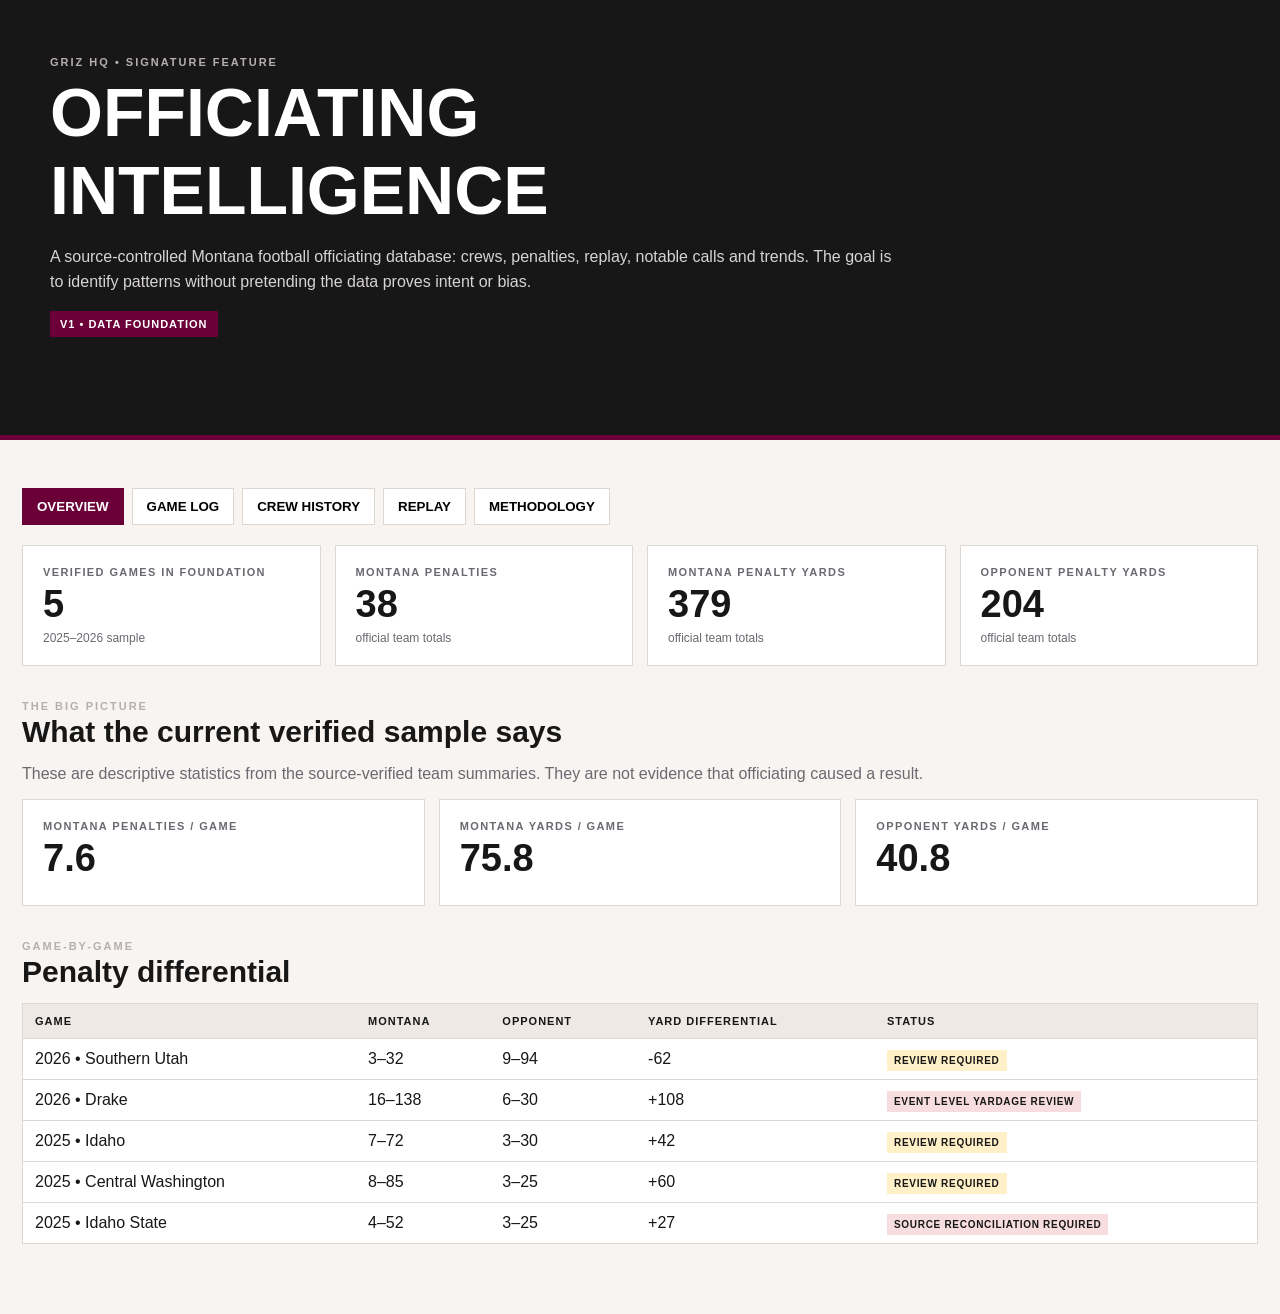
==== commit 13afabf9: "Merge officiating ingestion validation foundation Merge the corrected Officiating Intelligence inges" ====
--- a/officiating.html
+++ b/officiating.html
@@ -1 +1,44 @@
-<!doctype html><html lang="en"><head><meta charset="utf-8"><meta name="viewport" content="width=device-width,initial-scale=1"><title>Griz HQ | Officiating Intelligence</title><style>:root{--m:#6b0038;--ink:#171717;--muted:#706a70;--paper:#f7f4f1;--line:#ddd7d2}*{box-sizing:border-box}body{margin:0;background:var(--paper);color:var(--ink);font:15px/1.45 Arial,sans-serif}.hero{background:var(--ink);color:#fff;border-bottom:6px solid var(--m)}.wrap{max-width:1280px;margin:auto;padding:26px 20px 60px}.ey{font-size:11px;letter-spacing:2px;font-weight:800;color:#b8afb4}.hero h1{font-size:clamp(38px,6vw,68px);line-height:.9;margin:8px 0 16px}.hero p{max-width:900px;color:#ddd6da}.tag{display:inline-block;background:var(--m);padding:7px 10px;font-size:10px;font-weight:900;letter-spacing:1px}.nav{display:flex;gap:8px;flex-wrap:wrap;margin:18px 0}.nav button{border:1px solid var(--line);background:#fff;padding:10px 14px;font-weight:800;cursor:pointer}.nav button.active{background:var(--m);border-color:var(--m);color:#fff}.panel{display:none}.panel.active{display:block}.grid4,.grid3,.grid2{display:grid;gap:14px}.grid4{grid-template-columns:repeat(4,1fr)}.grid3{grid-template-columns:repeat(3,1fr)}.grid2{grid-template-columns:1fr 1fr}.card{background:#fff;border:1px solid var(--line);padding:18px}.metric{font-size:38px;font-weight:900}.label{font-size:10px;letter-spacing:1.4px;color:var(--muted);font-weight:900}.head{margin:32px 0 12px}.head h2{margin:3px 0;font-size:30px}.head p{color:var(--muted)}table{width:100%;border-collapse:collapse;background:#fff;border:1px solid var(--line)}th,td{padding:10px 11px;border-bottom:1px solid var(--line);text-align:left;vertical-align:top}th{background:#eee9e5;font-size:10px;letter-spacing:1px}tr:last-child td{border-bottom:0}.status{display:inline-block;padding:4px 6px;font-size:9px;font-weight:900;background:#fff0c7}.status.block{background:#f5dcdc}.crew{background:#fff;border:1px solid var(--line);padding:17px}.crew h3{margin:4px 0 12px}.crew p{margin:6px 0}.small{font-size:12px;color:var(--muted)}.note{background:#fff;border-left:4px solid var(--m);padding:15px;margin-top:16px}.hide{display:none}@media(max-width:900px){.grid4,.grid3,.grid2{grid-template-columns:1fr 1fr}}@media(max-width:600px){.grid4,.grid3,.grid2{grid-template-columns:1fr}th,td{font-size:12px;padding:8px 6px}.wrap{padding-left:12px;padding-right:12px}}</style></head><body><header class="hero"><div class="wrap"><div class="ey">GRIZ HQ • SIGNATURE FEATURE</div><h1>OFFICIATING<br>INTELLIGENCE</h1><p>A source-controlled Montana football officiating database covering crews, penalties, replay and trends. Descriptive analysis only: the database does not infer intent, bias or causation from penalty counts.</p><span class="tag">V1 • SOURCE-CONTROLLED FOUNDATION</span></div></header><main class="wrap"><nav class="nav"><button class="active" data-p="overview">OVERVIEW</button><button data-p="games">GAME LOG</button><button data-p="crews">CREW HISTORY</button><button data-p="replay">REPLAY</button><button data-p="method">METHODOLOGY</button></nav><section id="overview" class="panel active"><div class="grid4" id="metrics"></div><div class="head"><div class="ey">THE BIG PICTURE</div><h2>What the verified foundation says</h2><p>Official team penalty totals are the authoritative headline values. Event-level records remain gated until they reconcile to those totals.</p></div><div class="grid3" id="summary"></div><div class="head"><div class="ey">GAME-BY-GAME</div><h2>Penalty differential</h2></div><table><thead><tr><th>GAME</th><th>MONTANA</th><th>OPPONENT</th><th>YARD DIFF</th><th>STATUS</th></tr></thead><tbody id="overviewRows"></tbody></table></section><section id="games" class="panel"><div class="head"><div class="ey">GAME LOG</div><h2>Every game becomes an officiating record</h2><p>Seven-person crews, location, conference context, official penalty totals and replay status are kept together at the game level.</p></div><table><thead><tr><th>DATE</th><th>OPPONENT</th><th>LOCATION</th><th>REFEREE</th><th>MONTANA</th><th>OPPONENT</th><th>REPLAY</th><th>STATUS</th></tr></thead><tbody id="gamesRows"></tbody></table></section><section id="crews" class="panel"><div class="head"><div class="ey">CREW HISTORY</div><h2>Who worked Montana games?</h2><p>Crew history is descriptive. A crew's record does not establish that the crew caused a penalty differential.</p></div><div class="grid2" id="crewGrid"></div></section><section id="replay" class="panel"><div class="head"><div class="ey">REPLAY TRACKER</div><h2>Formal replay outcomes</h2><p>Replay outcomes are recorded separately from any later analyst assessment of whether the original ruling was correct.</p></div><div class="grid3" id="replayGrid"></div><div class="note"><b>Important:</b> an overturned call means the ruling was changed through replay. It does not by itself establish negligence or wrongdoing by an official.</div></section><section id="method" class="panel"><div class="head"><div class="ey">METHODOLOGY</div><h2>How this feature stays trustworthy</h2></div><div class="grid2"><div class="card"><h3>Source hierarchy</h3><p><b>Primary:</b> official GoGriz box scores for game metadata, seven-person crews and team penalty totals.</p><p><b>Secondary:</b> Big Sky/NCAA officiating and rules material plus independent PBP sources for cross-checking.</p><p><b>Evidence:</b> video and credible reporting for notable-call review when box-score data cannot answer the question.</p></div><div class="card"><h3>Publication gate</h3><p>Official totals are authoritative. Unknown yardage remains NULL. Compound and offsetting fouls are preserved. A game cannot be marked fully reconciled simply because its headline totals are known.</p><p>Notable calls use four evidence labels: clearly correct, debatable, likely incorrect, and insufficient evidence.</p></div></div><div class="head"><div class="ey">KNOWN UNRESOLVED ITEMS</div><h2>What is intentionally not being guessed</h2></div><div class="grid3" id="warnings"></div></section></main><script>const status=s=>`<span class="status ${s.includes('RECONCILIATION')||s.includes('YARDAGE')?'block':''}">${s.replaceAll('_',' ')}</span>`;fetch('officiating/intelligence_v1_data.json').then(r=>r.json()).then(d=>{const g=d.games,umP=g.reduce((s,x)=>s+x.official_penalties.Montana,0),umY=g.reduce((s,x)=>s+x.official_yards.Montana,0),opY=g.reduce((s,x)=>s+Object.entries(x.official_yards).find(([k])=>k!=='Montana')[1],0),oppP=g.reduce((s,x)=>s+Object.entries(x.official_penalties).find(([k])=>k!=='Montana')[1],0);document.getElementById('metrics').innerHTML=`<div class="card"><div class="label">FOUNDATION GAMES</div><div class="metric">${g.length}</div><div class="small">2025–2026</div></div><div class="card"><div class="label">MONTANA PENALTIES</div><div class="metric">${umP}</div><div class="small">${(umP/g.length).toFixed(1)} / game</div></div><div class="card"><div class="label">MONTANA PENALTY YARDS</div><div class="metric">${umY}</div><div class="small">${(umY/g.length).toFixed(1)} / game</div></div><div class="card"><div class="label">OPPONENT PENALTY YARDS</div><div class="metric">${opY}</div><div class="small">${(opY/g.length).toFixed(1)} / game</div></div>`;document.getElementById('summary').innerHTML=`<div class="card"><div class="label">OPPONENT PENALTIES</div><div class="metric">${oppP}</div></div><div class="card"><div class="label">MONTANA VS OPPONENT YARDS</div><div class="metric">${umY-opY>0?'+':''}${umY-opY}</div><div class="small">aggregate yard differential</div></div><div class="card"><div class="label">CONFERENCE GAMES</div><div class="metric">${g.filter(x=>x.conference_game).length}</div><div class="small">Big Sky context</div></div>`;document.getElementById('overviewRows').innerHTML=g.map(x=>{const o=Object.keys(x.official_penalties).find(k=>k!=='Montana'),d=x.official_yards.Montana-x.official_yards[o];return `<tr><td>${x.season} • ${x.opponent}</td><td>${x.official_penalties.Montana}–${x.official_yards.Montana}</td><td>${x.official_penalties[o]}–${x.official_yards[o]}</td><td>${d>0?'+':''}${d}</td><td>${status(x.event_status)}</td></tr>`}).join('');document.getElementById('gamesRows').innerHTML=g.map(x=>{const o=Object.keys(x.official_penalties).find(k=>k!=='Montana');return `<tr><td>${x.date}</td><td><b>${x.opponent}</b><br><span class="small">${x.home_away}${x.conference_game?' • Big Sky':''}</span></td><td>${x.location}</td><td>${x.crew.Referee||'—'}</td><td>${x.official_penalties.Montana}–${x.official_yards.Montana}</td><td>${x.official_penalties[o]}–${x.official_yards[o]}</td><td>${x.replay.events} • ${x.replay.overturned} overturned<br><span class="small">${x.replay.upheld} upheld</span></td><td>${status(x.event_status)}</td></tr>`}).join('');const crews={};g.forEach(x=>{if(!x.crew.Referee)return;const key=Object.values(x.crew).join('|');if(!crews[key])crews[key]={crew:x.crew,games:[]};crews[key].games.push(x)});document.getElementById('crewGrid').innerHTML=Object.values(crews).map(c=>{let mp=c.games.reduce((s,x)=>s+x.official_penalties.Montana,0),my=c.games.reduce((s,x)=>s+x.official_yards.Montana,0),op=c.games.reduce((s,x)=>s+Object.entries(x.official_penalties).find(([k])=>k!=='Montana')[1],0),oy=c.games.reduce((s,x)=>s+Object.entries(x.official_yards).find(([k])=>k!=='Montana')[1],0);return `<article class="crew"><div class="ey">${c.crew.Referee} CREW</div><h3>${c.games.length} game${c.games.length>1?'s':''}</h3><p><b>Montana:</b> ${mp} penalties / ${my} yards</p><p><b>Opponents:</b> ${op} penalties / ${oy} yards</p><div class="small">${c.games.map(x=>x.season+' • '+x.opponent).join(' • ')}</div></article>`}).join('');document.getElementById('replayGrid').innerHTML=g.filter(x=>x.replay.events).map(x=>`<div class="card"><div class="label">${x.season} • ${x.opponent}</div><div class="metric">${x.replay.events}</div><p>${x.replay.overturned} overturned • ${x.replay.upheld} upheld • ${x.replay.stands} stands</p></div>`).join('');document.getElementById('warnings').innerHTML=`<div class="card"><b>Drake 2026</b><p>Official total: 6–30. Intentional grounding appears in PBP without explicit yardage, so no yardage is inferred.</p></div><div class="card"><b>Idaho State 2025</b><p>Official Montana total: 4–52. Visible accepted PBP currently accounts for 37 yards plus an offsetting foul; one 15-yard source event remains unresolved.</p></div><div class="card"><b>Event-level coverage</b><p>These five games are a validation foundation, not the complete historical database. Event records remain gated until reconciliation.</p></div>`}).catch(e=>{document.body.innerHTML='<div class="wrap"><h1>Officiating Intelligence data unavailable</h1><p>The feature failed closed rather than displaying guessed or stale values.</p></div>'});document.querySelectorAll('.nav button').forEach(b=>b.onclick=()=>{document.querySelectorAll('.nav button').forEach(x=>x.classList.remove('active'));document.querySelectorAll('.panel').forEach(x=>x.classList.remove('active'));b.classList.add('active');document.getElementById(b.dataset.p).classList.add('active');window.scrollTo({top:0,behavior:'smooth'})});</script></body></html>+<!doctype html>
+<html lang="en">
+<head>
+<meta charset="utf-8"><meta name="viewport" content="width=device-width,initial-scale=1">
+<title>Griz HQ | Officiating Intelligence</title>
+<style>
+:root{--maroon:#6b0038;--ink:#171717;--muted:#6c6870;--paper:#f7f4f1;--line:#ddd7d2;--white:#fff}*{box-sizing:border-box}body{margin:0;font-family:Arial,Helvetica,sans-serif;background:var(--paper);color:var(--ink)}.wrap{max-width:1280px;margin:auto;padding:28px 22px 70px}.top{background:var(--ink);color:#fff;padding:28px;border-bottom:5px solid var(--maroon)}.eyebrow{font-size:11px;letter-spacing:2px;font-weight:800;color:#b7aeb3}.top h1{font-size:clamp(34px,6vw,68px);margin:5px 0}.top p{max-width:850px;color:#d8d3d6;line-height:1.55}.badge{display:inline-block;padding:7px 10px;background:var(--maroon);font-size:11px;font-weight:800;letter-spacing:1px}.nav{display:flex;gap:8px;flex-wrap:wrap;margin:20px 0}.nav button{border:1px solid var(--line);background:#fff;padding:10px 14px;font-weight:800;cursor:pointer}.nav button.active{background:var(--maroon);color:#fff;border-color:var(--maroon)}.panel{display:none}.panel.active{display:block}.hero-grid,.cards,.two{display:grid;gap:14px}.hero-grid{grid-template-columns:repeat(4,1fr)}.cards{grid-template-columns:repeat(3,1fr)}.two{grid-template-columns:1fr 1fr}.card{background:#fff;border:1px solid var(--line);padding:20px}.metric{font-size:38px;font-weight:900;margin:5px 0}.label{font-size:11px;letter-spacing:1.4px;color:var(--muted);font-weight:800}.delta.good{font-weight:800}.section-head{margin:34px 0 14px}.section-head h2{margin:3px 0;font-size:30px}.section-head p{color:var(--muted)}table{width:100%;border-collapse:collapse;background:#fff;border:1px solid var(--line)}th,td{text-align:left;padding:11px 12px;border-bottom:1px solid var(--line);vertical-align:top}th{background:#eee9e5;font-size:11px;letter-spacing:1px}tr:last-child td{border-bottom:0}.status{font-size:10px;font-weight:900;letter-spacing:.7px;padding:5px 7px;background:#eee}.status.review{background:#fff0c7}.status.block{background:#f7dddd}.pill{display:inline-block;border:1px solid var(--line);padding:4px 7px;font-size:11px;margin:2px}.crew-grid{display:grid;grid-template-columns:repeat(2,1fr);gap:12px}.crew{background:#fff;border:1px solid var(--line);padding:18px}.crew h3{margin:0 0 10px}.crew div{display:flex;justify-content:space-between;padding:6px 0;border-bottom:1px solid #eee}.crew div:last-child{border:0}.note{border-left:4px solid var(--maroon);background:#fff;padding:16px;line-height:1.55}.small{font-size:12px;color:var(--muted)}.legend span{margin-right:14px;font-size:12px}.good-dot{color:#147a3e}.warn-dot{color:#a86b00}.bad-dot{color:#a33}.neutral-dot{color:#777}@media(max-width:900px){.hero-grid,.cards,.two,.crew-grid{grid-template-columns:1fr 1fr}}@media(max-width:600px){.hero-grid,.cards,.two,.crew-grid{grid-template-columns:1fr}.wrap{padding:18px 12px 50px}th,td{padding:9px 7px;font-size:12px}}
+</style>
+</head>
+<body>
+<header class="top"><div class="wrap"><div class="eyebrow">GRIZ HQ • SIGNATURE FEATURE</div><h1>OFFICIATING<br>INTELLIGENCE</h1><p>A source-controlled Montana football officiating database: crews, penalties, replay, notable calls and trends. The goal is to identify patterns without pretending the data proves intent or bias.</p><span class="badge">V1 • DATA FOUNDATION</span></div></header>
+<main class="wrap">
+<nav class="nav" aria-label="Officiating Intelligence sections"><button class="active" data-panel="overview">OVERVIEW</button><button data-panel="games">GAME LOG</button><button data-panel="crews">CREW HISTORY</button><button data-panel="replay">REPLAY</button><button data-panel="method">METHODOLOGY</button></nav>
+<section id="overview" class="panel active">
+<div class="hero-grid">
+<div class="card"><div class="label">VERIFIED GAMES IN FOUNDATION</div><div class="metric" id="gameCount">—</div><div class="small">2025–2026 sample</div></div>
+<div class="card"><div class="label">MONTANA PENALTIES</div><div class="metric" id="umPen">—</div><div class="small">official team totals</div></div>
+<div class="card"><div class="label">MONTANA PENALTY YARDS</div><div class="metric" id="umYds">—</div><div class="small">official team totals</div></div>
+<div class="card"><div class="label">OPPONENT PENALTY YARDS</div><div class="metric" id="oppYds">—</div><div class="small">official team totals</div></div>
+</div>
+<div class="section-head"><div class="eyebrow">THE BIG PICTURE</div><h2>What the current verified sample says</h2><p>These are descriptive statistics from the source-verified team summaries. They are not evidence that officiating caused a result.</p></div>
+<div class="cards" id="summaryCards"></div>
+<div class="section-head"><div class="eyebrow">GAME-BY-GAME</div><h2>Penalty differential</h2></div>
+<table><thead><tr><th>GAME</th><th>MONTANA</th><th>OPPONENT</th><th>YARD DIFFERENTIAL</th><th>STATUS</th></tr></thead><tbody id="overviewRows"></tbody></table>
+</section>
+<section id="games" class="panel"><div class="section-head"><div class="eyebrow">GAME LOG</div><h2>Every game becomes an officiating record</h2><p>Official totals are separated from event-level data. A game is not treated as fully reconciled simply because its headline totals are known.</p></div><table><thead><tr><th>DATE</th><th>OPPONENT</th><th>SITE</th><th>CREW</th><th>MONTANA</th><th>OPPONENT</th><th>REPLAY</th><th>DATA STATUS</th></tr></thead><tbody id="gameRows"></tbody></table></section>
+<section id="crews" class="panel"><div class="section-head"><div class="eyebrow">CREW HISTORY</div><h2>Who worked Montana games?</h2><p>Crew records describe what happened in games worked by each crew. They do not establish that a crew caused a penalty imbalance.</p></div><div class="crew-grid" id="crewGrid"></div></section>
+<section id="replay" class="panel"><div class="section-head"><div class="eyebrow">REPLAY TRACKER</div><h2>Reviews, challenges and outcomes</h2><p>Replay information is source-dependent. Missing replay personnel or timing stays missing rather than being inferred.</p></div><div class="cards" id="replayCards"></div><div class="note"><b>Evidence rule:</b> a replay outcome is not automatically a judgment that the original official was “wrong.” The database records the formal outcome; any correctness assessment belongs in the separate notable-call evidence layer.</div></section>
+<section id="method" class="panel"><div class="section-head"><div class="eyebrow">DATA PHILOSOPHY</div><h2>How Griz HQ handles officiating data</h2></div><div class="two"><div class="card"><h3>Source hierarchy</h3><p><b>1.</b> Official Montana/GoGriz box scores for game metadata, seven-person crews and team penalty totals.</p><p><b>2.</b> Official conference/NCAA material for officiating structure, rules and formal replay/appeal information.</p><p><b>3.</b> Independent structured PBP sources for cross-checking event details.</p><p><b>4.</b> Video and journalism for evidence that cannot be established from box-score data alone.</p></div><div class="card"><h3>Publication gates</h3><p>Official team totals are authoritative. Event-level records must reconcile before they are treated as complete. Unknown yardage remains NULL. Compound and offsetting fouls are preserved rather than forced into invented values.</p><p>Notable-call assessments use four labels: <b>clearly correct</b>, <b>debatable</b>, <b>likely incorrect</b>, and <b>insufficient evidence</b>.</p></div></div><div class="section-head"><div class="eyebrow">CURRENT FOUNDATION WARNINGS</div><h2>Known unresolved items</h2></div><div id="warnings" class="cards"></div></section>
+</main>
+<script>
+const DATA={"games":[{"game_id":"2026-SUU","season":2026,"date":"2026-08-29","opponent":"Southern Utah","location":"Missoula, MT","home_away":"HOME","conference_game":true,"montana_score":28,"opponent_score":21,"official_penalties":{"Montana":3,"Southern Utah":9},"official_yards":{"Montana":32,"Southern Utah":94},"crew":{"Referee":"Justin Robinson","Umpire":"Richard Gray","Linesman":"Michael Papushak","Line Judge":"Matt Schofield","Field Judge":"Tom Drzazgowsi","Side Judge":"Kevin Rathbun","Back Judge":"Brian Earls"},"replay":{"events":1,"overturned":1,"upheld":0,"stands":0},"event_status":"REVIEW_REQUIRED"},{"game_id":"2026-DRAKE","season":2026,"date":"2026-09-05","opponent":"Drake","location":"Missoula, MT","home_away":"HOME","conference_game":false,"montana_score":45,"opponent_score":10,"official_penalties":{"Montana":16,"Drake":6},"official_yards":{"Montana":138,"Drake":30},"crew":{"Referee":"Mike Bezner","Umpire":"Jeff Rathman","Linesman":"Michael Livingston","Line Judge":"Scott Taylor","Field Judge":"Brian Beck","Side Judge":"Jacob Sullivan","Back Judge":"Tyler Olsen"},"replay":{"events":2,"overturned":1,"upheld":1,"stands":0},"event_status":"EVENT_LEVEL_YARDAGE_REVIEW"},{"game_id":"2025-IDAHO","season":2025,"date":"2025-10-18","opponent":"Idaho","location":"Missoula, MT","home_away":"HOME","conference_game":true,"montana_score":41,"opponent_score":30,"official_penalties":{"Montana":7,"Idaho":3},"official_yards":{"Montana":72,"Idaho":30},"crew":{"Referee":"Jeff Rink","Umpire":"Roger Stewart","Linesman":"Joel Bingham","Line Judge":"Tim Gloudeman","Field Judge":"Aaron Olivares","Side Judge":"Luke Raynor","Back Judge":"Phil Solis"},"replay":{"events":0,"overturned":0,"upheld":0,"stands":0},"event_status":"REVIEW_REQUIRED"},{"game_id":"2025-CWU","season":2025,"date":"2025-09-27","opponent":"Central Washington","location":"Missoula, MT","home_away":"HOME","conference_game":true,"official_penalties":{"Montana":8,"Central Washington":3},"official_yards":{"Montana":85,"Central Washington":25},"crew":{},"replay":{"events":0,"overturned":0,"upheld":0,"stands":0},"event_status":"REVIEW_REQUIRED"},{"game_id":"2025-IDAHO-STATE","season":2025,"date":"2025-10-25","opponent":"Idaho State","location":"Pocatello, ID","home_away":"AWAY","conference_game":true,"official_penalties":{"Montana":4,"Idaho State":3},"official_yards":{"Montana":52,"Idaho State":25},"crew":{"Referee":"Mike Bezner","Umpire":"Bobby Alcantar","Linesman":"Michael Livingston","Line Judge":"Scott Taylor","Field Judge":"Brian Beck","Side Judge":"Jacob Sullivan","Back Judge":"Tyler Olsen"},"replay":{"events":0,"overturned":0,"upheld":0,"stands":0},"event_status":"SOURCE_RECONCILIATION_REQUIRED"}]};
+const umPen=DATA.games.reduce((s,g)=>s+g.official_penalties.Montana,0),umYds=DATA.games.reduce((s,g)=>s+g.official_yards.Montana,0),oppYds=DATA.games.reduce((s,g)=>s+Object.entries(g.official_yards).find(([k])=>k!=='Montana')[1],0);
+document.getElementById('gameCount').textContent=DATA.games.length;document.getElementById('umPen').textContent=umPen;document.getElementById('umYds').textContent=umYds;document.getElementById('oppYds').textContent=oppYds;
+const avg=(n)=> (n/DATA.games.length).toFixed(1);
+document.getElementById('summaryCards').innerHTML=`<div class="card"><div class="label">MONTANA PENALTIES / GAME</div><div class="metric">${avg(umPen)}</div></div><div class="card"><div class="label">MONTANA YARDS / GAME</div><div class="metric">${avg(umYds)}</div></div><div class="card"><div class="label">OPPONENT YARDS / GAME</div><div class="metric">${avg(oppYds)}</div></div>`;
+const status=s=>`<span class="status ${s.includes('RECONCILIATION')||s.includes('YARDAGE')?'block':'review'}">${s.replaceAll('_',' ')}</span>`;
+document.getElementById('overviewRows').innerHTML=DATA.games.map(g=>{const opp=Object.keys(g.official_penalties).find(k=>k!=='Montana');return `<tr><td>${g.season} • ${g.opponent}</td><td>${g.official_penalties.Montana}–${g.official_yards.Montana}</td><td>${g.official_penalties[opp]}–${g.official_yards[opp]}</td><td>${g.official_yards.Montana-g.official_yards[opp]>0?'+':''}${g.official_yards.Montana-g.official_yards[opp]}</td><td>${status(g.event_status)}</td></tr>`}).join('');
+document.getElementById('gameRows').innerHTML=DATA.games.map(g=>{const crew=g.crew.Referee?g.crew.Referee:'Not yet populated';return `<tr><td>${g.date}</td><td><b>${g.opponent}</b><br><span class="small">${g.home_away}${g.conference_game?' • Big Sky':''}</span></td><td>${g.location}</td><td>${crew}</td><td>${g.official_penalties.Montana}–${g.official_yards.Montana}</td><td>${Object.entries(g.official_penalties).find(([k])=>k!=='Montana')[1]}–${Object.entries(g.official_yards).find(([k])=>k!=='Montana')[1]}</td><td>${g.replay.events} review${g.replay.events===1?'':'s'}<br><span class="small">${g.replay.overturned} overturned • ${g.replay.upheld} upheld</span></td><td>${status(g.event_status)}</td></tr>`}).join('');
+const crewMap={};DATA.games.forEach(g=>{if(!g.crew.Referee)return;const key=Object.values(g.crew).join('|');crewMap[key]??={games:[],crew:g.crew};crewMap[key].games.push(g)});document.getElementById('crewGrid').innerHTML=Object.values(crewMap).map(c=>{const mp=c.games.reduce((s,g)=>s+g.official_penalties.Montana,0),my=c.games.reduce((s,g)=>s+g.official_yards.Montana,0),op=c.games.reduce((s,g)=>s+Object.entries(g.official_penalties).find(([k])=>k!=='Montana')[1],0),oy=c.games.reduce((s,g)=>s+Object.entries(g.official_yards).find(([k])=>k!=='Montana')[1],0);return `<article class="crew"><div class="eyebrow">${c.games.length} GAME${c.games.length===1?'':'S'}</div><h3>${c.crew.Referee} crew</h3><p><b>Montana:</b> ${mp} penalties / ${my} yards</p><p><b>Opponents:</b> ${op} penalties / ${oy} yards</p><div class="small">${c.games.map(g=>g.season+' '+g.opponent).join(' • ')}</div></article>`}).join('');
+document.getElementById('replayCards').innerHTML=DATA.games.filter(g=>g.replay.events).map(g=>`<div class="card"><div class="label">${g.season} • ${g.opponent}</div><div class="metric">${g.replay.events}</div><p>${g.replay.overturned} overturned • ${g.replay.upheld} upheld • ${g.replay.stands} stands</p><div class="small">Formal replay outcomes recorded from source material; review personnel/timing remain source-dependent.</div></div>`).join('')||'<div class="card">No replay events currently populated.</div>';
+document.getElementById('warnings').innerHTML='<div class="card"><b>Drake 2026</b><p>Official total is 6–30. The PBP includes an intentional grounding event without explicit yardage; the missing yardage is not inferred.</p></div><div class="card"><b>Idaho State 2025</b><p>Official Montana total is 4–52. Visible accepted PBP events currently account for three accepted Montana fouls totaling 37 yards plus an offsetting foul. The remaining 15-yard event is unresolved.</p></div><div class="card"><b>Central Washington 2025</b><p>Official Montana total is 8–85. Some event-level source details, including intentional grounding yardage, remain incomplete.</p></div>';
+document.querySelectorAll('.nav button').forEach(b=>b.onclick=()=>{document.querySelectorAll('.nav button').forEach(x=>x.classList.remove('active'));document.querySelectorAll('.panel').forEach(x=>x.classList.remove('active'));b.classList.add('active');document.getElementById(b.dataset.panel).classList.add('active');window.scrollTo({top:0,behavior:'smooth'})});
+</script></body></html>
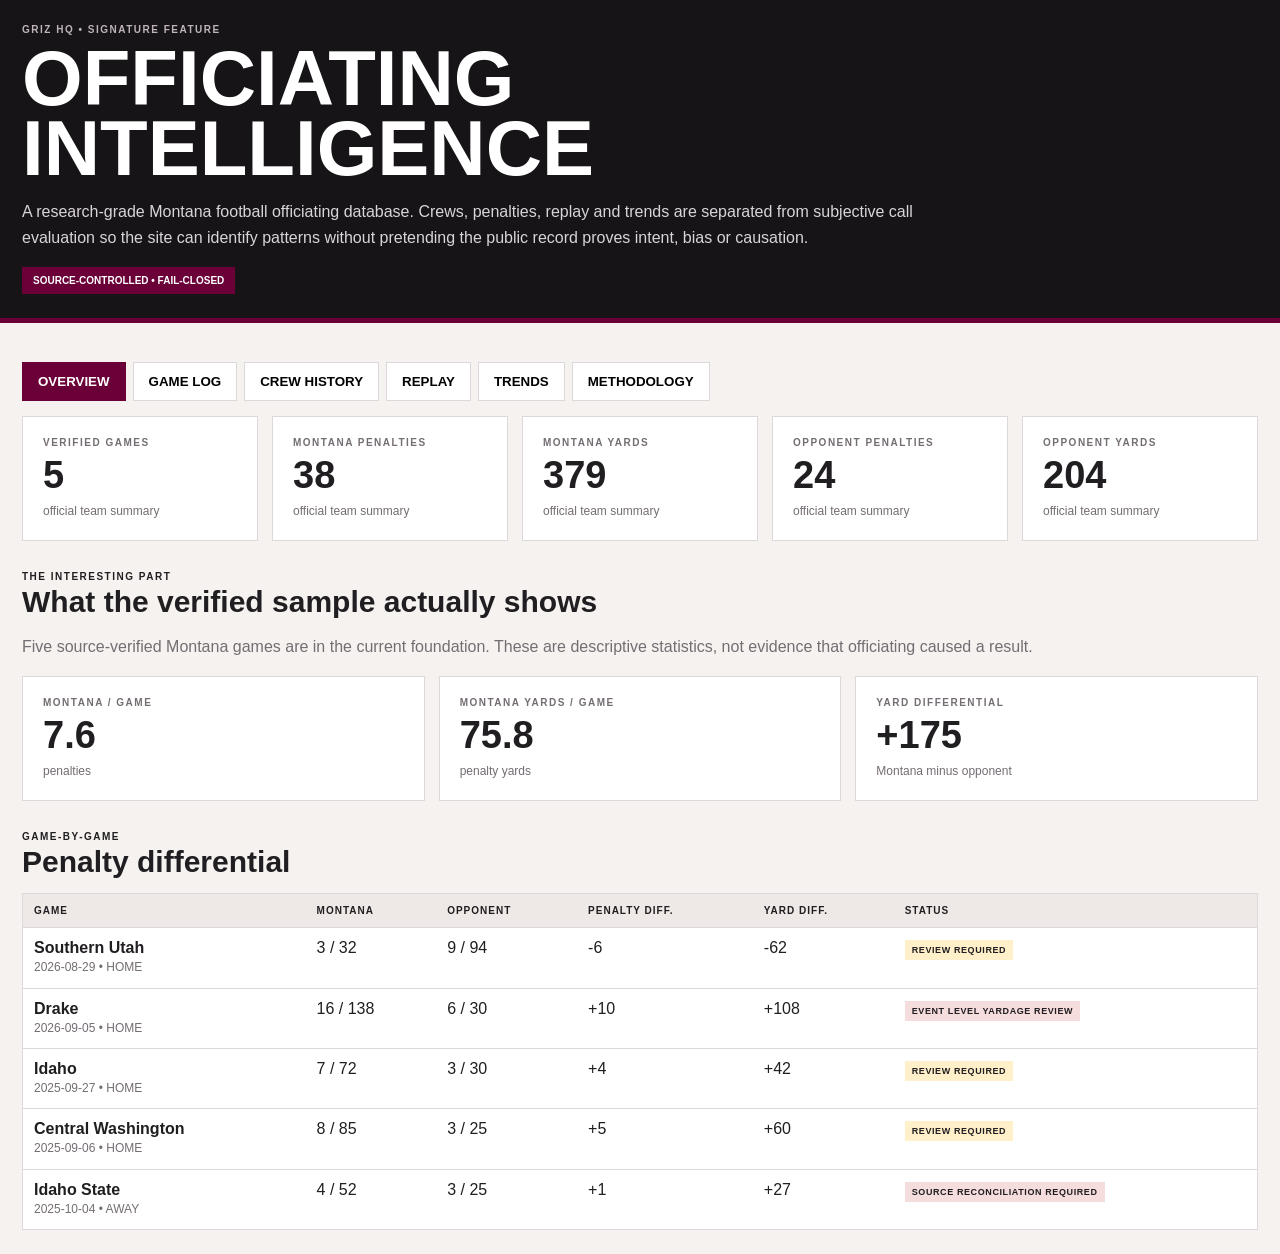
==== commit 495f397e: "Build final Officiating Intelligence dashboard" ====
--- a/officiating.html
+++ b/officiating.html
@@ -1,44 +1,2 @@
-<!doctype html>
-<html lang="en">
-<head>
-<meta charset="utf-8"><meta name="viewport" content="width=device-width,initial-scale=1">
-<title>Griz HQ | Officiating Intelligence</title>
-<style>
-:root{--maroon:#6b0038;--ink:#171717;--muted:#6c6870;--paper:#f7f4f1;--line:#ddd7d2;--white:#fff}*{box-sizing:border-box}body{margin:0;font-family:Arial,Helvetica,sans-serif;background:var(--paper);color:var(--ink)}.wrap{max-width:1280px;margin:auto;padding:28px 22px 70px}.top{background:var(--ink);color:#fff;padding:28px;border-bottom:5px solid var(--maroon)}.eyebrow{font-size:11px;letter-spacing:2px;font-weight:800;color:#b7aeb3}.top h1{font-size:clamp(34px,6vw,68px);margin:5px 0}.top p{max-width:850px;color:#d8d3d6;line-height:1.55}.badge{display:inline-block;padding:7px 10px;background:var(--maroon);font-size:11px;font-weight:800;letter-spacing:1px}.nav{display:flex;gap:8px;flex-wrap:wrap;margin:20px 0}.nav button{border:1px solid var(--line);background:#fff;padding:10px 14px;font-weight:800;cursor:pointer}.nav button.active{background:var(--maroon);color:#fff;border-color:var(--maroon)}.panel{display:none}.panel.active{display:block}.hero-grid,.cards,.two{display:grid;gap:14px}.hero-grid{grid-template-columns:repeat(4,1fr)}.cards{grid-template-columns:repeat(3,1fr)}.two{grid-template-columns:1fr 1fr}.card{background:#fff;border:1px solid var(--line);padding:20px}.metric{font-size:38px;font-weight:900;margin:5px 0}.label{font-size:11px;letter-spacing:1.4px;color:var(--muted);font-weight:800}.delta.good{font-weight:800}.section-head{margin:34px 0 14px}.section-head h2{margin:3px 0;font-size:30px}.section-head p{color:var(--muted)}table{width:100%;border-collapse:collapse;background:#fff;border:1px solid var(--line)}th,td{text-align:left;padding:11px 12px;border-bottom:1px solid var(--line);vertical-align:top}th{background:#eee9e5;font-size:11px;letter-spacing:1px}tr:last-child td{border-bottom:0}.status{font-size:10px;font-weight:900;letter-spacing:.7px;padding:5px 7px;background:#eee}.status.review{background:#fff0c7}.status.block{background:#f7dddd}.pill{display:inline-block;border:1px solid var(--line);padding:4px 7px;font-size:11px;margin:2px}.crew-grid{display:grid;grid-template-columns:repeat(2,1fr);gap:12px}.crew{background:#fff;border:1px solid var(--line);padding:18px}.crew h3{margin:0 0 10px}.crew div{display:flex;justify-content:space-between;padding:6px 0;border-bottom:1px solid #eee}.crew div:last-child{border:0}.note{border-left:4px solid var(--maroon);background:#fff;padding:16px;line-height:1.55}.small{font-size:12px;color:var(--muted)}.legend span{margin-right:14px;font-size:12px}.good-dot{color:#147a3e}.warn-dot{color:#a86b00}.bad-dot{color:#a33}.neutral-dot{color:#777}@media(max-width:900px){.hero-grid,.cards,.two,.crew-grid{grid-template-columns:1fr 1fr}}@media(max-width:600px){.hero-grid,.cards,.two,.crew-grid{grid-template-columns:1fr}.wrap{padding:18px 12px 50px}th,td{padding:9px 7px;font-size:12px}}
-</style>
-</head>
-<body>
-<header class="top"><div class="wrap"><div class="eyebrow">GRIZ HQ • SIGNATURE FEATURE</div><h1>OFFICIATING<br>INTELLIGENCE</h1><p>A source-controlled Montana football officiating database: crews, penalties, replay, notable calls and trends. The goal is to identify patterns without pretending the data proves intent or bias.</p><span class="badge">V1 • DATA FOUNDATION</span></div></header>
-<main class="wrap">
-<nav class="nav" aria-label="Officiating Intelligence sections"><button class="active" data-panel="overview">OVERVIEW</button><button data-panel="games">GAME LOG</button><button data-panel="crews">CREW HISTORY</button><button data-panel="replay">REPLAY</button><button data-panel="method">METHODOLOGY</button></nav>
-<section id="overview" class="panel active">
-<div class="hero-grid">
-<div class="card"><div class="label">VERIFIED GAMES IN FOUNDATION</div><div class="metric" id="gameCount">—</div><div class="small">2025–2026 sample</div></div>
-<div class="card"><div class="label">MONTANA PENALTIES</div><div class="metric" id="umPen">—</div><div class="small">official team totals</div></div>
-<div class="card"><div class="label">MONTANA PENALTY YARDS</div><div class="metric" id="umYds">—</div><div class="small">official team totals</div></div>
-<div class="card"><div class="label">OPPONENT PENALTY YARDS</div><div class="metric" id="oppYds">—</div><div class="small">official team totals</div></div>
-</div>
-<div class="section-head"><div class="eyebrow">THE BIG PICTURE</div><h2>What the current verified sample says</h2><p>These are descriptive statistics from the source-verified team summaries. They are not evidence that officiating caused a result.</p></div>
-<div class="cards" id="summaryCards"></div>
-<div class="section-head"><div class="eyebrow">GAME-BY-GAME</div><h2>Penalty differential</h2></div>
-<table><thead><tr><th>GAME</th><th>MONTANA</th><th>OPPONENT</th><th>YARD DIFFERENTIAL</th><th>STATUS</th></tr></thead><tbody id="overviewRows"></tbody></table>
-</section>
-<section id="games" class="panel"><div class="section-head"><div class="eyebrow">GAME LOG</div><h2>Every game becomes an officiating record</h2><p>Official totals are separated from event-level data. A game is not treated as fully reconciled simply because its headline totals are known.</p></div><table><thead><tr><th>DATE</th><th>OPPONENT</th><th>SITE</th><th>CREW</th><th>MONTANA</th><th>OPPONENT</th><th>REPLAY</th><th>DATA STATUS</th></tr></thead><tbody id="gameRows"></tbody></table></section>
-<section id="crews" class="panel"><div class="section-head"><div class="eyebrow">CREW HISTORY</div><h2>Who worked Montana games?</h2><p>Crew records describe what happened in games worked by each crew. They do not establish that a crew caused a penalty imbalance.</p></div><div class="crew-grid" id="crewGrid"></div></section>
-<section id="replay" class="panel"><div class="section-head"><div class="eyebrow">REPLAY TRACKER</div><h2>Reviews, challenges and outcomes</h2><p>Replay information is source-dependent. Missing replay personnel or timing stays missing rather than being inferred.</p></div><div class="cards" id="replayCards"></div><div class="note"><b>Evidence rule:</b> a replay outcome is not automatically a judgment that the original official was “wrong.” The database records the formal outcome; any correctness assessment belongs in the separate notable-call evidence layer.</div></section>
-<section id="method" class="panel"><div class="section-head"><div class="eyebrow">DATA PHILOSOPHY</div><h2>How Griz HQ handles officiating data</h2></div><div class="two"><div class="card"><h3>Source hierarchy</h3><p><b>1.</b> Official Montana/GoGriz box scores for game metadata, seven-person crews and team penalty totals.</p><p><b>2.</b> Official conference/NCAA material for officiating structure, rules and formal replay/appeal information.</p><p><b>3.</b> Independent structured PBP sources for cross-checking event details.</p><p><b>4.</b> Video and journalism for evidence that cannot be established from box-score data alone.</p></div><div class="card"><h3>Publication gates</h3><p>Official team totals are authoritative. Event-level records must reconcile before they are treated as complete. Unknown yardage remains NULL. Compound and offsetting fouls are preserved rather than forced into invented values.</p><p>Notable-call assessments use four labels: <b>clearly correct</b>, <b>debatable</b>, <b>likely incorrect</b>, and <b>insufficient evidence</b>.</p></div></div><div class="section-head"><div class="eyebrow">CURRENT FOUNDATION WARNINGS</div><h2>Known unresolved items</h2></div><div id="warnings" class="cards"></div></section>
-</main>
-<script>
-const DATA={"games":[{"game_id":"2026-SUU","season":2026,"date":"2026-08-29","opponent":"Southern Utah","location":"Missoula, MT","home_away":"HOME","conference_game":true,"montana_score":28,"opponent_score":21,"official_penalties":{"Montana":3,"Southern Utah":9},"official_yards":{"Montana":32,"Southern Utah":94},"crew":{"Referee":"Justin Robinson","Umpire":"Richard Gray","Linesman":"Michael Papushak","Line Judge":"Matt Schofield","Field Judge":"Tom Drzazgowsi","Side Judge":"Kevin Rathbun","Back Judge":"Brian Earls"},"replay":{"events":1,"overturned":1,"upheld":0,"stands":0},"event_status":"REVIEW_REQUIRED"},{"game_id":"2026-DRAKE","season":2026,"date":"2026-09-05","opponent":"Drake","location":"Missoula, MT","home_away":"HOME","conference_game":false,"montana_score":45,"opponent_score":10,"official_penalties":{"Montana":16,"Drake":6},"official_yards":{"Montana":138,"Drake":30},"crew":{"Referee":"Mike Bezner","Umpire":"Jeff Rathman","Linesman":"Michael Livingston","Line Judge":"Scott Taylor","Field Judge":"Brian Beck","Side Judge":"Jacob Sullivan","Back Judge":"Tyler Olsen"},"replay":{"events":2,"overturned":1,"upheld":1,"stands":0},"event_status":"EVENT_LEVEL_YARDAGE_REVIEW"},{"game_id":"2025-IDAHO","season":2025,"date":"2025-10-18","opponent":"Idaho","location":"Missoula, MT","home_away":"HOME","conference_game":true,"montana_score":41,"opponent_score":30,"official_penalties":{"Montana":7,"Idaho":3},"official_yards":{"Montana":72,"Idaho":30},"crew":{"Referee":"Jeff Rink","Umpire":"Roger Stewart","Linesman":"Joel Bingham","Line Judge":"Tim Gloudeman","Field Judge":"Aaron Olivares","Side Judge":"Luke Raynor","Back Judge":"Phil Solis"},"replay":{"events":0,"overturned":0,"upheld":0,"stands":0},"event_status":"REVIEW_REQUIRED"},{"game_id":"2025-CWU","season":2025,"date":"2025-09-27","opponent":"Central Washington","location":"Missoula, MT","home_away":"HOME","conference_game":true,"official_penalties":{"Montana":8,"Central Washington":3},"official_yards":{"Montana":85,"Central Washington":25},"crew":{},"replay":{"events":0,"overturned":0,"upheld":0,"stands":0},"event_status":"REVIEW_REQUIRED"},{"game_id":"2025-IDAHO-STATE","season":2025,"date":"2025-10-25","opponent":"Idaho State","location":"Pocatello, ID","home_away":"AWAY","conference_game":true,"official_penalties":{"Montana":4,"Idaho State":3},"official_yards":{"Montana":52,"Idaho State":25},"crew":{"Referee":"Mike Bezner","Umpire":"Bobby Alcantar","Linesman":"Michael Livingston","Line Judge":"Scott Taylor","Field Judge":"Brian Beck","Side Judge":"Jacob Sullivan","Back Judge":"Tyler Olsen"},"replay":{"events":0,"overturned":0,"upheld":0,"stands":0},"event_status":"SOURCE_RECONCILIATION_REQUIRED"}]};
-const umPen=DATA.games.reduce((s,g)=>s+g.official_penalties.Montana,0),umYds=DATA.games.reduce((s,g)=>s+g.official_yards.Montana,0),oppYds=DATA.games.reduce((s,g)=>s+Object.entries(g.official_yards).find(([k])=>k!=='Montana')[1],0);
-document.getElementById('gameCount').textContent=DATA.games.length;document.getElementById('umPen').textContent=umPen;document.getElementById('umYds').textContent=umYds;document.getElementById('oppYds').textContent=oppYds;
-const avg=(n)=> (n/DATA.games.length).toFixed(1);
-document.getElementById('summaryCards').innerHTML=`<div class="card"><div class="label">MONTANA PENALTIES / GAME</div><div class="metric">${avg(umPen)}</div></div><div class="card"><div class="label">MONTANA YARDS / GAME</div><div class="metric">${avg(umYds)}</div></div><div class="card"><div class="label">OPPONENT YARDS / GAME</div><div class="metric">${avg(oppYds)}</div></div>`;
-const status=s=>`<span class="status ${s.includes('RECONCILIATION')||s.includes('YARDAGE')?'block':'review'}">${s.replaceAll('_',' ')}</span>`;
-document.getElementById('overviewRows').innerHTML=DATA.games.map(g=>{const opp=Object.keys(g.official_penalties).find(k=>k!=='Montana');return `<tr><td>${g.season} • ${g.opponent}</td><td>${g.official_penalties.Montana}–${g.official_yards.Montana}</td><td>${g.official_penalties[opp]}–${g.official_yards[opp]}</td><td>${g.official_yards.Montana-g.official_yards[opp]>0?'+':''}${g.official_yards.Montana-g.official_yards[opp]}</td><td>${status(g.event_status)}</td></tr>`}).join('');
-document.getElementById('gameRows').innerHTML=DATA.games.map(g=>{const crew=g.crew.Referee?g.crew.Referee:'Not yet populated';return `<tr><td>${g.date}</td><td><b>${g.opponent}</b><br><span class="small">${g.home_away}${g.conference_game?' • Big Sky':''}</span></td><td>${g.location}</td><td>${crew}</td><td>${g.official_penalties.Montana}–${g.official_yards.Montana}</td><td>${Object.entries(g.official_penalties).find(([k])=>k!=='Montana')[1]}–${Object.entries(g.official_yards).find(([k])=>k!=='Montana')[1]}</td><td>${g.replay.events} review${g.replay.events===1?'':'s'}<br><span class="small">${g.replay.overturned} overturned • ${g.replay.upheld} upheld</span></td><td>${status(g.event_status)}</td></tr>`}).join('');
-const crewMap={};DATA.games.forEach(g=>{if(!g.crew.Referee)return;const key=Object.values(g.crew).join('|');crewMap[key]??={games:[],crew:g.crew};crewMap[key].games.push(g)});document.getElementById('crewGrid').innerHTML=Object.values(crewMap).map(c=>{const mp=c.games.reduce((s,g)=>s+g.official_penalties.Montana,0),my=c.games.reduce((s,g)=>s+g.official_yards.Montana,0),op=c.games.reduce((s,g)=>s+Object.entries(g.official_penalties).find(([k])=>k!=='Montana')[1],0),oy=c.games.reduce((s,g)=>s+Object.entries(g.official_yards).find(([k])=>k!=='Montana')[1],0);return `<article class="crew"><div class="eyebrow">${c.games.length} GAME${c.games.length===1?'':'S'}</div><h3>${c.crew.Referee} crew</h3><p><b>Montana:</b> ${mp} penalties / ${my} yards</p><p><b>Opponents:</b> ${op} penalties / ${oy} yards</p><div class="small">${c.games.map(g=>g.season+' '+g.opponent).join(' • ')}</div></article>`}).join('');
-document.getElementById('replayCards').innerHTML=DATA.games.filter(g=>g.replay.events).map(g=>`<div class="card"><div class="label">${g.season} • ${g.opponent}</div><div class="metric">${g.replay.events}</div><p>${g.replay.overturned} overturned • ${g.replay.upheld} upheld • ${g.replay.stands} stands</p><div class="small">Formal replay outcomes recorded from source material; review personnel/timing remain source-dependent.</div></div>`).join('')||'<div class="card">No replay events currently populated.</div>';
-document.getElementById('warnings').innerHTML='<div class="card"><b>Drake 2026</b><p>Official total is 6–30. The PBP includes an intentional grounding event without explicit yardage; the missing yardage is not inferred.</p></div><div class="card"><b>Idaho State 2025</b><p>Official Montana total is 4–52. Visible accepted PBP events currently account for three accepted Montana fouls totaling 37 yards plus an offsetting foul. The remaining 15-yard event is unresolved.</p></div><div class="card"><b>Central Washington 2025</b><p>Official Montana total is 8–85. Some event-level source details, including intentional grounding yardage, remain incomplete.</p></div>';
-document.querySelectorAll('.nav button').forEach(b=>b.onclick=()=>{document.querySelectorAll('.nav button').forEach(x=>x.classList.remove('active'));document.querySelectorAll('.panel').forEach(x=>x.classList.remove('active'));b.classList.add('active');document.getElementById(b.dataset.panel).classList.add('active');window.scrollTo({top:0,behavior:'smooth'})});
-</script></body></html>
+<!doctype html><html lang="en"><head><meta charset="utf-8"><meta name="viewport" content="width=device-width,initial-scale=1"><title>Griz HQ | Officiating Intelligence</title><style>:root{--m:#6b0038;--ink:#171418;--paper:#f5f2ef;--card:#fff;--muted:#746d73;--line:#ded8dc;--gold:#b79a5b}*{box-sizing:border-box}body{margin:0;background:var(--paper);color:#211e22;font-family:Arial,Helvetica,sans-serif}.hero{background:var(--ink);color:#fff;border-bottom:5px solid var(--m)}.wrap{max-width:1320px;margin:auto;padding:24px 22px}.eyebrow,.label,.kicker{font-size:10px;letter-spacing:1.5px;font-weight:900}.eyebrow{color:#bcb4ba}.hero h1{font-size:clamp(40px,7vw,78px);line-height:.9;margin:8px 0 16px}.hero p{max-width:900px;color:#d9d4d8;line-height:1.6}.tag{display:inline-block;background:var(--m);padding:8px 11px;font-size:10px;font-weight:900}.nav{position:sticky;top:0;z-index:3;display:flex;gap:7px;flex-wrap:wrap;padding:15px 0;background:var(--paper)}button{border:1px solid var(--line);background:#fff;padding:11px 15px;font-weight:900;cursor:pointer}button.active{background:var(--m);border-color:var(--m);color:#fff}.panel{display:none}.panel.active{display:block}.grid{display:grid;gap:14px}.metrics{grid-template-columns:repeat(5,1fr)}.three{grid-template-columns:repeat(3,1fr)}.two{grid-template-columns:1fr 1fr}.card{background:var(--card);border:1px solid var(--line);padding:20px}.metric{font-size:38px;font-weight:900;margin:6px 0}.label{color:var(--muted)}.small{font-size:12px;color:var(--muted);line-height:1.45}.section{margin:30px 0 14px}.section h2{font-size:30px;margin:3px 0}.section p{color:var(--muted);line-height:1.55}table{width:100%;border-collapse:collapse;background:#fff;border:1px solid var(--line)}th,td{text-align:left;padding:11px;border-bottom:1px solid var(--line);vertical-align:top}th{background:#eee9e7;font-size:10px;letter-spacing:1px}.status{display:inline-block;padding:5px 7px;font-size:9px;font-weight:900;letter-spacing:.6px;background:#eee}.review{background:#fff0c9}.blocked{background:#f6dddd}.crew{border-top:4px solid var(--m)}.crewline{display:flex;justify-content:space-between;border-bottom:1px solid #eee;padding:7px 0;font-size:13px}.notice{border-left:4px solid var(--gold);background:#fff;padding:16px;line-height:1.55}.bar{height:9px;background:#e9e4e6;margin-top:7px}.fill{height:100%;background:var(--m)}@media(max-width:950px){.metrics,.three,.two{grid-template-columns:1fr 1fr}}@media(max-width:600px){.metrics,.three,.two{grid-template-columns:1fr}.wrap{padding:18px 12px}.hero h1{font-size:44px}th,td{font-size:12px;padding:8px}}</style></head><body><header class="hero"><div class="wrap"><div class="eyebrow">GRIZ HQ • SIGNATURE FEATURE</div><h1>OFFICIATING<br>INTELLIGENCE</h1><p>A research-grade Montana football officiating database. Crews, penalties, replay and trends are separated from subjective call evaluation so the site can identify patterns without pretending the public record proves intent, bias or causation.</p><span class="tag">SOURCE-CONTROLLED • FAIL-CLOSED</span></div></header><main class="wrap"><nav class="nav"><button class="active" data-tab="overview">OVERVIEW</button><button data-tab="games">GAME LOG</button><button data-tab="crews">CREW HISTORY</button><button data-tab="replay">REPLAY</button><button data-tab="trends">TRENDS</button><button data-tab="method">METHODOLOGY</button></nav><section id="overview" class="panel active"><div class="grid metrics" id="metrics"></div><div class="section"><div class="kicker">THE INTERESTING PART</div><h2>What the verified sample actually shows</h2><p>Five source-verified Montana games are in the current foundation. These are descriptive statistics, not evidence that officiating caused a result.</p></div><div class="grid three" id="headline"></div><div class="section"><div class="kicker">GAME-BY-GAME</div><h2>Penalty differential</h2></div><table><thead><tr><th>GAME</th><th>MONTANA</th><th>OPPONENT</th><th>PENALTY DIFF.</th><th>YARD DIFF.</th><th>STATUS</th></tr></thead><tbody id="overviewRows"></tbody></table></section><section id="games" class="panel"><div class="section"><div class="kicker">GAME LOG</div><h2>Every game becomes an officiating record</h2><p>Official team totals are authoritative. Event-level detail is independently gated and never silently filled when source evidence is incomplete.</p></div><div class="grid two" id="gameCards"></div></section><section id="crews" class="panel"><div class="section"><div class="kicker">CREW HISTORY</div><h2>Who has worked Montana games?</h2><p>The sample is small, but recurring crew and official histories can accumulate here across seasons.</p></div><div class="grid two" id="crewGrid"></div></section><section id="replay" class="panel"><div class="section"><div class="kicker">REPLAY TRACKER</div><h2>Formal reviews, not hindsight</h2><p>Replay outcomes are recorded as formal outcomes. An overturned ruling is not automatically a “bad call.”</p></div><div class="grid three" id="replayMetrics"></div><div class="section"><table><thead><tr><th>GAME</th><th>QTR / CLOCK</th><th>REVIEW</th><th>REASON</th><th>OUTCOME</th></tr></thead><tbody id="replayRows"></tbody></table></div></section><section id="trends" class="panel"><div class="section"><div class="kicker">ANALYTICS</div><h2>Where this gets really interesting</h2><p>Splits answer “what happened?” before the database attempts to answer “why?”</p></div><div class="grid two"><div class="card"><h3>Home vs. road</h3><div id="homeAway"></div></div><div class="card"><h3>Conference vs. nonconference</h3><div id="conference"></div></div></div><div class="section"><div class="notice"><b>Next:</b> penalty-type rates, half splits, drive-extending fouls, play-erasing fouls, automatic first downs, scoring-drive penalties, close-game penalties, opponent-adjusted rates, Big Sky benchmarks and multi-season crew histories.</div></div></section><section id="method" class="panel"><div class="section"><div class="kicker">DATA PHILOSOPHY</div><h2>The rules that keep this feature honest</h2></div><div class="grid two"><div class="card"><h3>Source hierarchy</h3><p><b>Primary:</b> Montana Athletics / GoGriz for game metadata, seven-person crews, official team penalty totals and PBP.</p><p><b>Official context:</b> Big Sky and NCAA materials for officiating structure, rules and formal replay information.</p><p><b>Independent cross-check:</b> ESPN and StatBroadcast where available.</p><p><b>Evidence layer:</b> legitimate broadcast/video and credible reporting for case-specific questions.</p></div><div class="card"><h3>Publication gates</h3><p>Official totals can display while event-level reconstruction is under review. Unknown yardage stays unknown. Compound and offsetting fouls are preserved rather than invented.</p><p>Notable calls use <b>clearly correct</b>, <b>debatable</b>, <b>likely incorrect</b>, or <b>insufficient evidence</b>.</p></div></div><div class="section"><div class="kicker">CURRENT DATA WARNINGS</div><div class="grid three" id="warnings"></div></div></section></main><script>
+let DATA;const $=s=>document.querySelector(s),$$=s=>document.querySelectorAll(s),fmt=n=>Number(n).toLocaleString(),other=(g,k)=>Object.entries(g[k]||{}).find(([x])=>x!=="Montana")?.[1]??0;function sum(gs){let n=gs.length,mp=gs.reduce((a,g)=>a+g.official_penalties.Montana,0),my=gs.reduce((a,g)=>a+g.official_yards.Montana,0),op=gs.reduce((a,g)=>a+Number(other(g,'official_penalties')),0),oy=gs.reduce((a,g)=>a+Number(other(g,'official_yards')),0);return{n,mp,my,op,oy,mpp:n?mp/n:0,myp:n?my/n:0,opp:n?op/n:0,opy:n?oy/n:0,pd:mp-op,yd:my-oy}}function stat(s){let c=(s||'').includes('RECONCILIATION')||(s||'').includes('YARDAGE')?'blocked':'review';return `<span class="status ${c}">${(s||'UNKNOWN').replaceAll('_',' ')}</span>`}function render(){let gs=DATA.games,s=sum(gs);$('#metrics').innerHTML=[['VERIFIED GAMES',s.n],['MONTANA PENALTIES',s.mp],['MONTANA YARDS',s.my],['OPPONENT PENALTIES',s.op],['OPPONENT YARDS',s.oy]].map(x=>`<div class="card"><div class="label">${x[0]}</div><div class="metric">${fmt(x[1])}</div><div class="small">official team summary</div></div>`).join('');$('#headline').innerHTML=[['MONTANA / GAME',s.mpp.toFixed(1),'penalties'],['MONTANA YARDS / GAME',s.myp.toFixed(1),'penalty yards'],['YARD DIFFERENTIAL',(s.yd>0?'+':'')+s.yd,'Montana minus opponent']].map(x=>`<div class="card"><div class="label">${x[0]}</div><div class="metric">${x[1]}</div><div class="small">${x[2]}</div></div>`).join('');$('#overviewRows').innerHTML=gs.map(g=>{let op=other(g,'official_penalties'),oy=other(g,'official_yards'),pd=g.official_penalties.Montana-op,yd=g.official_yards.Montana-oy;return `<tr><td><b>${g.opponent}</b><br><span class="small">${g.date} • ${g.home_away}</span></td><td>${g.official_penalties.Montana} / ${g.official_yards.Montana}</td><td>${op} / ${oy}</td><td>${pd>0?'+':''}${pd}</td><td>${yd>0?'+':''}${yd}</td><td>${stat(g.event_status)}</td></tr>`}).join('');$('#gameCards').innerHTML=gs.map(g=>{let op=other(g,'official_penalties'),oy=other(g,'official_yards');return `<div class="card"><div class="kicker">${g.season} • ${g.home_away}${g.conference_game?' • BIG SKY':''}</div><h3>${g.opponent}</h3><p><b>${g.montana_score}–${g.opponent_score}</b> • ${g.location}</p><p><b>Penalties:</b> Montana ${g.official_penalties.Montana}–${g.official_yards.Montana} yds; ${g.opponent} ${op}–${oy} yds.</p><p><b>Referee:</b> ${g.crew?.Referee||'Not verified'}<br><b>Replay reviews:</b> ${g.replay?.events||0}</p><p>${stat(g.event_status)}</p>${(g.notes||[]).map(n=>`<div class="notice small">${n}</div>`).join('')}</div>`}).join('');let cm={};gs.forEach(g=>{let key=g.crew?.Referee;if(key)(cm[key]??=[]).push(g)});$('#crewGrid').innerHTML=Object.entries(cm).sort((a,b)=>b[1].length-a[1].length).map(([r,c])=>`<div class="card crew"><div class="kicker">${c.length} GAME${c.length>1?'S':''}</div><h3>${r}</h3>${c.map(g=>`<div class="crewline"><span>${g.opponent}</span><b>${g.montana_score}–${g.opponent_score}</b></div>`).join('')}<p class="small">Descriptive history only; not a measure of officiating quality or causation.</p></div>`).join('');let rp=gs.reduce((a,g)=>{let r=g.replay||{};return{e:a.e+(r.events||0),o:a.o+(r.overturned||0),u:a.u+(r.upheld||0)}},{e:0,o:0,u:0});$('#replayMetrics').innerHTML=[['REVIEWS',rp.e],['OVERTURNED',rp.o],['UPHELD',rp.u]].map(x=>`<div class="card"><div class="label">${x[0]}</div><div class="metric">${x[1]}</div><div class="small">${rp.e?(x[1]/rp.e*100).toFixed(1)+'% of recorded reviews':''}</div></div>`).join('');let rr=[];gs.forEach(g=>(g.replay?.details||[]).forEach(d=>rr.push(`<tr><td>${g.opponent}</td><td>Q${d.quarter} / ${d.clock}</td><td>${d.type}</td><td>${d.reason}</td><td><b>${d.outcome}</b></td></tr>`)));$('#replayRows').innerHTML=rr.join('')||'<tr><td colspan="5">No detailed replay rows currently published.</td></tr>';let groups=p=>{let m={};gs.forEach(g=>{let k=p==='conference_game'?(g.conference_game?'conference':'nonconference'):g.home_away;(m[k]??=[]).push(g)});return m};let split=m=>Object.entries(m).map(([k,v])=>{let x=sum(v);return `<div style="margin:15px 0"><b>${k.toUpperCase()}</b><div class="small">${x.n} games • Montana ${x.mpp.toFixed(1)} penalties / ${x.myp.toFixed(1)} yards per game • opponent ${x.opp.toFixed(1)} / ${x.opy.toFixed(1)}</div><div class="bar"><div class="fill" style="width:${Math.min(100,x.myp/30*100)}%"></div></div></div>`}).join('');$('#homeAway').innerHTML=split(groups('home_away'));$('#conference').innerHTML=split(groups('conference_game'));let w=gs.filter(g=>g.event_status!=='PASS'&&g.event_status!=='READY');$('#warnings').innerHTML=w.map(g=>`<div class="card"><div class="label">${g.opponent}</div><p>${stat(g.event_status)}</p><p class="small">${(g.notes||['Event-level reconstruction remains under review.'])[0]}</p></div>`).join('')}$$('.nav button').forEach(b=>b.onclick=()=>{$$('.nav button').forEach(x=>x.classList.remove('active'));b.classList.add('active');$$('.panel').forEach(x=>x.classList.remove('active'));$('#'+b.dataset.tab).classList.add('active');window.scrollTo({top:0,behavior:'smooth'})});fetch('officiating/intelligence_v1_data.json',{cache:'no-store'}).then(r=>{if(!r.ok)throw Error();return r.json()}).then(d=>{DATA=d;render()}).catch(()=>{document.querySelector('main').innerHTML='<div class="notice"><b>Officiating Intelligence is temporarily unavailable.</b><br>The source dataset could not be loaded, so the feature failed closed instead of showing partial data.</div>'});</script></body></html>
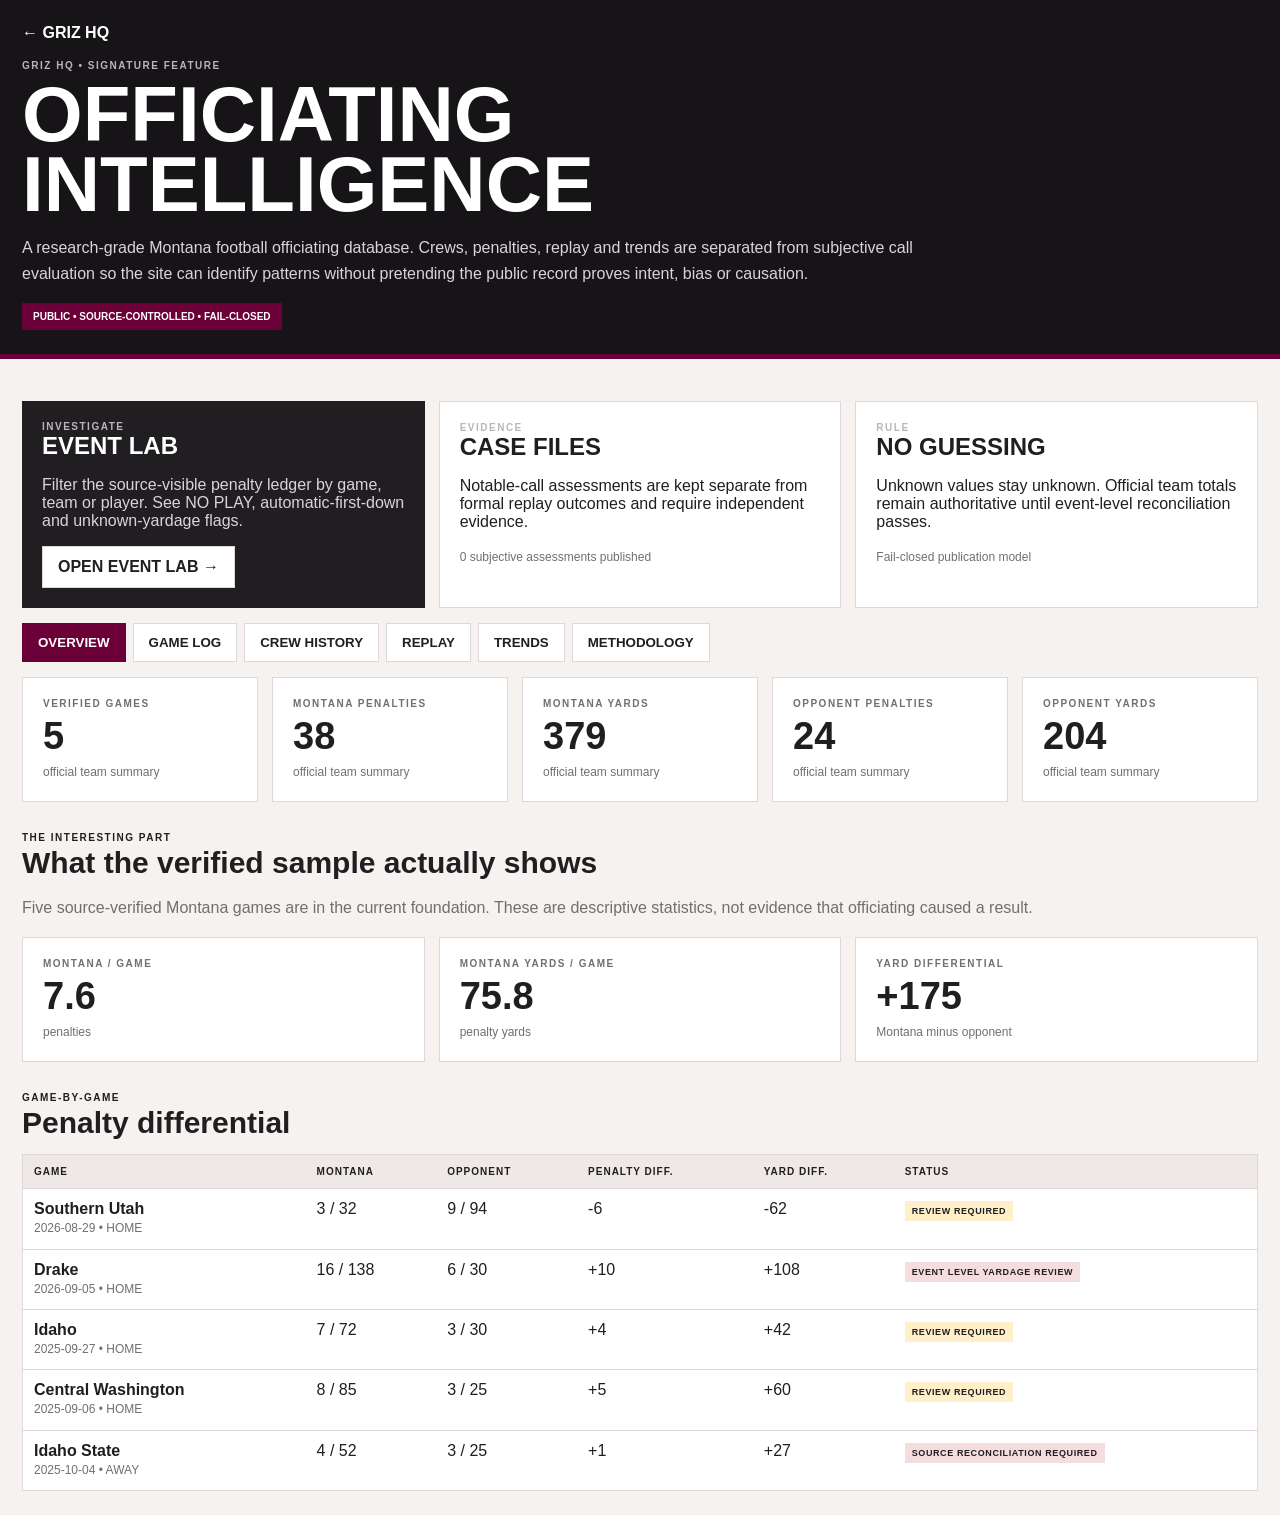
==== commit dbf0341c: "Finish Officiating Intelligence public hub" ====
--- a/officiating.html
+++ b/officiating.html
@@ -1,2 +1,2 @@
-<!doctype html><html lang="en"><head><meta charset="utf-8"><meta name="viewport" content="width=device-width,initial-scale=1"><title>Griz HQ | Officiating Intelligence</title><style>:root{--m:#6b0038;--ink:#171418;--paper:#f5f2ef;--card:#fff;--muted:#746d73;--line:#ded8dc;--gold:#b79a5b}*{box-sizing:border-box}body{margin:0;background:var(--paper);color:#211e22;font-family:Arial,Helvetica,sans-serif}.hero{background:var(--ink);color:#fff;border-bottom:5px solid var(--m)}.wrap{max-width:1320px;margin:auto;padding:24px 22px}.eyebrow,.label,.kicker{font-size:10px;letter-spacing:1.5px;font-weight:900}.eyebrow{color:#bcb4ba}.hero h1{font-size:clamp(40px,7vw,78px);line-height:.9;margin:8px 0 16px}.hero p{max-width:900px;color:#d9d4d8;line-height:1.6}.tag{display:inline-block;background:var(--m);padding:8px 11px;font-size:10px;font-weight:900}.nav{position:sticky;top:0;z-index:3;display:flex;gap:7px;flex-wrap:wrap;padding:15px 0;background:var(--paper)}button{border:1px solid var(--line);background:#fff;padding:11px 15px;font-weight:900;cursor:pointer}button.active{background:var(--m);border-color:var(--m);color:#fff}.panel{display:none}.panel.active{display:block}.grid{display:grid;gap:14px}.metrics{grid-template-columns:repeat(5,1fr)}.three{grid-template-columns:repeat(3,1fr)}.two{grid-template-columns:1fr 1fr}.card{background:var(--card);border:1px solid var(--line);padding:20px}.metric{font-size:38px;font-weight:900;margin:6px 0}.label{color:var(--muted)}.small{font-size:12px;color:var(--muted);line-height:1.45}.section{margin:30px 0 14px}.section h2{font-size:30px;margin:3px 0}.section p{color:var(--muted);line-height:1.55}table{width:100%;border-collapse:collapse;background:#fff;border:1px solid var(--line)}th,td{text-align:left;padding:11px;border-bottom:1px solid var(--line);vertical-align:top}th{background:#eee9e7;font-size:10px;letter-spacing:1px}.status{display:inline-block;padding:5px 7px;font-size:9px;font-weight:900;letter-spacing:.6px;background:#eee}.review{background:#fff0c9}.blocked{background:#f6dddd}.crew{border-top:4px solid var(--m)}.crewline{display:flex;justify-content:space-between;border-bottom:1px solid #eee;padding:7px 0;font-size:13px}.notice{border-left:4px solid var(--gold);background:#fff;padding:16px;line-height:1.55}.bar{height:9px;background:#e9e4e6;margin-top:7px}.fill{height:100%;background:var(--m)}@media(max-width:950px){.metrics,.three,.two{grid-template-columns:1fr 1fr}}@media(max-width:600px){.metrics,.three,.two{grid-template-columns:1fr}.wrap{padding:18px 12px}.hero h1{font-size:44px}th,td{font-size:12px;padding:8px}}</style></head><body><header class="hero"><div class="wrap"><div class="eyebrow">GRIZ HQ • SIGNATURE FEATURE</div><h1>OFFICIATING<br>INTELLIGENCE</h1><p>A research-grade Montana football officiating database. Crews, penalties, replay and trends are separated from subjective call evaluation so the site can identify patterns without pretending the public record proves intent, bias or causation.</p><span class="tag">SOURCE-CONTROLLED • FAIL-CLOSED</span></div></header><main class="wrap"><nav class="nav"><button class="active" data-tab="overview">OVERVIEW</button><button data-tab="games">GAME LOG</button><button data-tab="crews">CREW HISTORY</button><button data-tab="replay">REPLAY</button><button data-tab="trends">TRENDS</button><button data-tab="method">METHODOLOGY</button></nav><section id="overview" class="panel active"><div class="grid metrics" id="metrics"></div><div class="section"><div class="kicker">THE INTERESTING PART</div><h2>What the verified sample actually shows</h2><p>Five source-verified Montana games are in the current foundation. These are descriptive statistics, not evidence that officiating caused a result.</p></div><div class="grid three" id="headline"></div><div class="section"><div class="kicker">GAME-BY-GAME</div><h2>Penalty differential</h2></div><table><thead><tr><th>GAME</th><th>MONTANA</th><th>OPPONENT</th><th>PENALTY DIFF.</th><th>YARD DIFF.</th><th>STATUS</th></tr></thead><tbody id="overviewRows"></tbody></table></section><section id="games" class="panel"><div class="section"><div class="kicker">GAME LOG</div><h2>Every game becomes an officiating record</h2><p>Official team totals are authoritative. Event-level detail is independently gated and never silently filled when source evidence is incomplete.</p></div><div class="grid two" id="gameCards"></div></section><section id="crews" class="panel"><div class="section"><div class="kicker">CREW HISTORY</div><h2>Who has worked Montana games?</h2><p>The sample is small, but recurring crew and official histories can accumulate here across seasons.</p></div><div class="grid two" id="crewGrid"></div></section><section id="replay" class="panel"><div class="section"><div class="kicker">REPLAY TRACKER</div><h2>Formal reviews, not hindsight</h2><p>Replay outcomes are recorded as formal outcomes. An overturned ruling is not automatically a “bad call.”</p></div><div class="grid three" id="replayMetrics"></div><div class="section"><table><thead><tr><th>GAME</th><th>QTR / CLOCK</th><th>REVIEW</th><th>REASON</th><th>OUTCOME</th></tr></thead><tbody id="replayRows"></tbody></table></div></section><section id="trends" class="panel"><div class="section"><div class="kicker">ANALYTICS</div><h2>Where this gets really interesting</h2><p>Splits answer “what happened?” before the database attempts to answer “why?”</p></div><div class="grid two"><div class="card"><h3>Home vs. road</h3><div id="homeAway"></div></div><div class="card"><h3>Conference vs. nonconference</h3><div id="conference"></div></div></div><div class="section"><div class="notice"><b>Next:</b> penalty-type rates, half splits, drive-extending fouls, play-erasing fouls, automatic first downs, scoring-drive penalties, close-game penalties, opponent-adjusted rates, Big Sky benchmarks and multi-season crew histories.</div></div></section><section id="method" class="panel"><div class="section"><div class="kicker">DATA PHILOSOPHY</div><h2>The rules that keep this feature honest</h2></div><div class="grid two"><div class="card"><h3>Source hierarchy</h3><p><b>Primary:</b> Montana Athletics / GoGriz for game metadata, seven-person crews, official team penalty totals and PBP.</p><p><b>Official context:</b> Big Sky and NCAA materials for officiating structure, rules and formal replay information.</p><p><b>Independent cross-check:</b> ESPN and StatBroadcast where available.</p><p><b>Evidence layer:</b> legitimate broadcast/video and credible reporting for case-specific questions.</p></div><div class="card"><h3>Publication gates</h3><p>Official totals can display while event-level reconstruction is under review. Unknown yardage stays unknown. Compound and offsetting fouls are preserved rather than invented.</p><p>Notable calls use <b>clearly correct</b>, <b>debatable</b>, <b>likely incorrect</b>, or <b>insufficient evidence</b>.</p></div></div><div class="section"><div class="kicker">CURRENT DATA WARNINGS</div><div class="grid three" id="warnings"></div></div></section></main><script>
-let DATA;const $=s=>document.querySelector(s),$$=s=>document.querySelectorAll(s),fmt=n=>Number(n).toLocaleString(),other=(g,k)=>Object.entries(g[k]||{}).find(([x])=>x!=="Montana")?.[1]??0;function sum(gs){let n=gs.length,mp=gs.reduce((a,g)=>a+g.official_penalties.Montana,0),my=gs.reduce((a,g)=>a+g.official_yards.Montana,0),op=gs.reduce((a,g)=>a+Number(other(g,'official_penalties')),0),oy=gs.reduce((a,g)=>a+Number(other(g,'official_yards')),0);return{n,mp,my,op,oy,mpp:n?mp/n:0,myp:n?my/n:0,opp:n?op/n:0,opy:n?oy/n:0,pd:mp-op,yd:my-oy}}function stat(s){let c=(s||'').includes('RECONCILIATION')||(s||'').includes('YARDAGE')?'blocked':'review';return `<span class="status ${c}">${(s||'UNKNOWN').replaceAll('_',' ')}</span>`}function render(){let gs=DATA.games,s=sum(gs);$('#metrics').innerHTML=[['VERIFIED GAMES',s.n],['MONTANA PENALTIES',s.mp],['MONTANA YARDS',s.my],['OPPONENT PENALTIES',s.op],['OPPONENT YARDS',s.oy]].map(x=>`<div class="card"><div class="label">${x[0]}</div><div class="metric">${fmt(x[1])}</div><div class="small">official team summary</div></div>`).join('');$('#headline').innerHTML=[['MONTANA / GAME',s.mpp.toFixed(1),'penalties'],['MONTANA YARDS / GAME',s.myp.toFixed(1),'penalty yards'],['YARD DIFFERENTIAL',(s.yd>0?'+':'')+s.yd,'Montana minus opponent']].map(x=>`<div class="card"><div class="label">${x[0]}</div><div class="metric">${x[1]}</div><div class="small">${x[2]}</div></div>`).join('');$('#overviewRows').innerHTML=gs.map(g=>{let op=other(g,'official_penalties'),oy=other(g,'official_yards'),pd=g.official_penalties.Montana-op,yd=g.official_yards.Montana-oy;return `<tr><td><b>${g.opponent}</b><br><span class="small">${g.date} • ${g.home_away}</span></td><td>${g.official_penalties.Montana} / ${g.official_yards.Montana}</td><td>${op} / ${oy}</td><td>${pd>0?'+':''}${pd}</td><td>${yd>0?'+':''}${yd}</td><td>${stat(g.event_status)}</td></tr>`}).join('');$('#gameCards').innerHTML=gs.map(g=>{let op=other(g,'official_penalties'),oy=other(g,'official_yards');return `<div class="card"><div class="kicker">${g.season} • ${g.home_away}${g.conference_game?' • BIG SKY':''}</div><h3>${g.opponent}</h3><p><b>${g.montana_score}–${g.opponent_score}</b> • ${g.location}</p><p><b>Penalties:</b> Montana ${g.official_penalties.Montana}–${g.official_yards.Montana} yds; ${g.opponent} ${op}–${oy} yds.</p><p><b>Referee:</b> ${g.crew?.Referee||'Not verified'}<br><b>Replay reviews:</b> ${g.replay?.events||0}</p><p>${stat(g.event_status)}</p>${(g.notes||[]).map(n=>`<div class="notice small">${n}</div>`).join('')}</div>`}).join('');let cm={};gs.forEach(g=>{let key=g.crew?.Referee;if(key)(cm[key]??=[]).push(g)});$('#crewGrid').innerHTML=Object.entries(cm).sort((a,b)=>b[1].length-a[1].length).map(([r,c])=>`<div class="card crew"><div class="kicker">${c.length} GAME${c.length>1?'S':''}</div><h3>${r}</h3>${c.map(g=>`<div class="crewline"><span>${g.opponent}</span><b>${g.montana_score}–${g.opponent_score}</b></div>`).join('')}<p class="small">Descriptive history only; not a measure of officiating quality or causation.</p></div>`).join('');let rp=gs.reduce((a,g)=>{let r=g.replay||{};return{e:a.e+(r.events||0),o:a.o+(r.overturned||0),u:a.u+(r.upheld||0)}},{e:0,o:0,u:0});$('#replayMetrics').innerHTML=[['REVIEWS',rp.e],['OVERTURNED',rp.o],['UPHELD',rp.u]].map(x=>`<div class="card"><div class="label">${x[0]}</div><div class="metric">${x[1]}</div><div class="small">${rp.e?(x[1]/rp.e*100).toFixed(1)+'% of recorded reviews':''}</div></div>`).join('');let rr=[];gs.forEach(g=>(g.replay?.details||[]).forEach(d=>rr.push(`<tr><td>${g.opponent}</td><td>Q${d.quarter} / ${d.clock}</td><td>${d.type}</td><td>${d.reason}</td><td><b>${d.outcome}</b></td></tr>`)));$('#replayRows').innerHTML=rr.join('')||'<tr><td colspan="5">No detailed replay rows currently published.</td></tr>';let groups=p=>{let m={};gs.forEach(g=>{let k=p==='conference_game'?(g.conference_game?'conference':'nonconference'):g.home_away;(m[k]??=[]).push(g)});return m};let split=m=>Object.entries(m).map(([k,v])=>{let x=sum(v);return `<div style="margin:15px 0"><b>${k.toUpperCase()}</b><div class="small">${x.n} games • Montana ${x.mpp.toFixed(1)} penalties / ${x.myp.toFixed(1)} yards per game • opponent ${x.opp.toFixed(1)} / ${x.opy.toFixed(1)}</div><div class="bar"><div class="fill" style="width:${Math.min(100,x.myp/30*100)}%"></div></div></div>`}).join('');$('#homeAway').innerHTML=split(groups('home_away'));$('#conference').innerHTML=split(groups('conference_game'));let w=gs.filter(g=>g.event_status!=='PASS'&&g.event_status!=='READY');$('#warnings').innerHTML=w.map(g=>`<div class="card"><div class="label">${g.opponent}</div><p>${stat(g.event_status)}</p><p class="small">${(g.notes||['Event-level reconstruction remains under review.'])[0]}</p></div>`).join('')}$$('.nav button').forEach(b=>b.onclick=()=>{$$('.nav button').forEach(x=>x.classList.remove('active'));b.classList.add('active');$$('.panel').forEach(x=>x.classList.remove('active'));$('#'+b.dataset.tab).classList.add('active');window.scrollTo({top:0,behavior:'smooth'})});fetch('officiating/intelligence_v1_data.json',{cache:'no-store'}).then(r=>{if(!r.ok)throw Error();return r.json()}).then(d=>{DATA=d;render()}).catch(()=>{document.querySelector('main').innerHTML='<div class="notice"><b>Officiating Intelligence is temporarily unavailable.</b><br>The source dataset could not be loaded, so the feature failed closed instead of showing partial data.</div>'});</script></body></html>
+<!doctype html><html lang="en"><head><meta charset="utf-8"><meta name="viewport" content="width=device-width,initial-scale=1"><title>Griz HQ | Officiating Intelligence</title><style>:root{--m:#6b0038;--ink:#171418;--paper:#f5f2ef;--card:#fff;--muted:#746d73;--line:#ded8dc;--gold:#b79a5b}*{box-sizing:border-box}body{margin:0;background:var(--paper);color:#211e22;font-family:Arial,Helvetica,sans-serif}.hero{background:var(--ink);color:#fff;border-bottom:5px solid var(--m)}.wrap{max-width:1320px;margin:auto;padding:24px 22px}.eyebrow,.label,.kicker{font-size:10px;letter-spacing:1.5px;font-weight:900}.eyebrow{color:#bcb4ba}.hero h1{font-size:clamp(40px,7vw,78px);line-height:.9;margin:8px 0 16px}.hero p{max-width:900px;color:#d9d4d8;line-height:1.6}.tag{display:inline-block;background:var(--m);padding:8px 11px;font-size:10px;font-weight:900}.back{display:inline-block;margin-bottom:18px;color:#fff;text-decoration:none;font-weight:900}.nav{position:sticky;top:0;z-index:3;display:flex;gap:7px;flex-wrap:wrap;padding:15px 0;background:var(--paper)}button,.link{border:1px solid var(--line);background:#fff;padding:11px 15px;font-weight:900;cursor:pointer;text-decoration:none;color:#211e22;display:inline-block}.nav button.active{background:var(--m);border-color:var(--m);color:#fff}.panel{display:none}.panel.active{display:block}.grid{display:grid;gap:14px}.metrics{grid-template-columns:repeat(5,1fr)}.three{grid-template-columns:repeat(3,1fr)}.two{grid-template-columns:1fr 1fr}.card{background:var(--card);border:1px solid var(--line);padding:20px}.metric{font-size:38px;font-weight:900;margin:6px 0}.label{color:var(--muted)}.small{font-size:12px;color:var(--muted);line-height:1.45}.section{margin:30px 0 14px}.section h2{font-size:30px;margin:3px 0}.section p{color:var(--muted);line-height:1.55}table{width:100%;border-collapse:collapse;background:#fff;border:1px solid var(--line)}th,td{text-align:left;padding:11px;border-bottom:1px solid var(--line);vertical-align:top}th{background:#eee9e7;font-size:10px;letter-spacing:1px}.status{display:inline-block;padding:5px 7px;font-size:9px;font-weight:900;letter-spacing:.6px;background:#eee}.review{background:#fff0c9}.blocked{background:#f6dddd}.crew{border-top:4px solid var(--m)}.crewline{display:flex;justify-content:space-between;border-bottom:1px solid #eee;padding:7px 0;font-size:13px}.notice{border-left:4px solid var(--gold);background:#fff;padding:16px;line-height:1.55}.bar{height:9px;background:#e9e4e6;margin-top:7px}.fill{height:100%;background:var(--m)}.launch{background:#211e22;color:#fff;border:0}.launch p{color:#d9d4d8}.launch .link{background:#fff}.mini{font-size:24px;font-weight:900}@media(max-width:950px){.metrics,.three,.two{grid-template-columns:1fr 1fr}}@media(max-width:600px){.metrics,.three,.two{grid-template-columns:1fr}.wrap{padding:18px 12px}.hero h1{font-size:44px}th,td{font-size:12px;padding:8px}}</style></head><body><header class="hero"><div class="wrap"><a class="back" href="/">← GRIZ HQ</a><div class="eyebrow">GRIZ HQ • SIGNATURE FEATURE</div><h1>OFFICIATING<br>INTELLIGENCE</h1><p>A research-grade Montana football officiating database. Crews, penalties, replay and trends are separated from subjective call evaluation so the site can identify patterns without pretending the public record proves intent, bias or causation.</p><span class="tag">PUBLIC • SOURCE-CONTROLLED • FAIL-CLOSED</span></div></header><main class="wrap"><div class="grid three" style="margin-top:18px"><div class="card launch"><div class="eyebrow">INVESTIGATE</div><div class="mini">EVENT LAB</div><p>Filter the source-visible penalty ledger by game, team or player. See NO PLAY, automatic-first-down and unknown-yardage flags.</p><a class="link" href="officiating/event-lab.html">OPEN EVENT LAB →</a></div><div class="card"><div class="eyebrow">EVIDENCE</div><div class="mini">CASE FILES</div><p>Notable-call assessments are kept separate from formal replay outcomes and require independent evidence.</p><span class="small">0 subjective assessments published</span></div><div class="card"><div class="eyebrow">RULE</div><div class="mini">NO GUESSING</div><p>Unknown values stay unknown. Official team totals remain authoritative until event-level reconciliation passes.</p><span class="small">Fail-closed publication model</span></div></div><nav class="nav"><button class="active" data-tab="overview">OVERVIEW</button><button data-tab="games">GAME LOG</button><button data-tab="crews">CREW HISTORY</button><button data-tab="replay">REPLAY</button><button data-tab="trends">TRENDS</button><button data-tab="method">METHODOLOGY</button></nav><section id="overview" class="panel active"><div class="grid metrics" id="metrics"></div><div class="section"><div class="kicker">THE INTERESTING PART</div><h2>What the verified sample actually shows</h2><p>Five source-verified Montana games are in the current foundation. These are descriptive statistics, not evidence that officiating caused a result.</p></div><div class="grid three" id="headline"></div><div class="section"><div class="kicker">GAME-BY-GAME</div><h2>Penalty differential</h2></div><table><thead><tr><th>GAME</th><th>MONTANA</th><th>OPPONENT</th><th>PENALTY DIFF.</th><th>YARD DIFF.</th><th>STATUS</th></tr></thead><tbody id="overviewRows"></tbody></table></section><section id="games" class="panel"><div class="section"><div class="kicker">GAME LOG</div><h2>Every game becomes an officiating record</h2><p>Official team totals are authoritative. Event-level detail is independently gated and never silently filled when source evidence is incomplete.</p></div><div class="grid two" id="gameCards"></div></section><section id="crews" class="panel"><div class="section"><div class="kicker">CREW HISTORY</div><h2>Who has worked Montana games?</h2><p>The sample is small, but recurring crew and official histories can accumulate here across seasons.</p></div><div class="grid two" id="crewGrid"></div></section><section id="replay" class="panel"><div class="section"><div class="kicker">REPLAY TRACKER</div><h2>Formal reviews, not hindsight</h2><p>Replay outcomes are recorded as formal outcomes. An overturned ruling is not automatically a “bad call.”</p></div><div class="grid three" id="replayMetrics"></div><div class="section"><table><thead><tr><th>GAME</th><th>QTR / CLOCK</th><th>REVIEW</th><th>REASON</th><th>OUTCOME</th></tr></thead><tbody id="replayRows"></tbody></table></div></section><section id="trends" class="panel"><div class="section"><div class="kicker">ANALYTICS</div><h2>Where this gets really interesting</h2><p>Splits answer “what happened?” before the database attempts to answer “why?”</p></div><div class="grid two"><div class="card"><h3>Home vs. road</h3><div id="homeAway"></div></div><div class="card"><h3>Conference vs. nonconference</h3><div id="conference"></div></div></div><div class="section"><div class="notice"><b>Next analytical layers:</b> penalty-type rates, half splits, drive-extending fouls, play-erasing fouls, automatic first downs, scoring-drive penalties, close-game penalties, opponent-adjusted rates, Big Sky benchmarks and multi-season crew histories.</div></div></section><section id="method" class="panel"><div class="section"><div class="kicker">DATA PHILOSOPHY</div><h2>The rules that keep this feature honest</h2></div><div class="grid two"><div class="card"><h3>Source hierarchy</h3><p><b>Primary:</b> Montana Athletics / GoGriz for game metadata, seven-person crews, official team penalty totals and PBP.</p><p><b>Official context:</b> Big Sky and NCAA materials for officiating structure, rules and formal replay information.</p><p><b>Independent cross-check:</b> ESPN and StatBroadcast where available.</p><p><b>Evidence layer:</b> legitimate broadcast/video and credible reporting for case-specific questions.</p></div><div class="card"><h3>Publication gates</h3><p>Official totals can display while event-level reconstruction is under review. Unknown yardage stays unknown. Compound and offsetting fouls are preserved rather than invented.</p><p>Notable calls use <b>clearly correct</b>, <b>debatable</b>, <b>likely incorrect</b>, or <b>insufficient evidence</b>.</p></div></div><div class="section"><div class="kicker">CURRENT DATA WARNINGS</div><div class="grid three" id="warnings"></div></div></section></main><script>
+let DATA;const $=s=>document.querySelector(s),$$=s=>document.querySelectorAll(s),fmt=n=>Number(n).toLocaleString(),other=(g,k)=>Object.entries(g[k]||{}).find(([x])=>x!=="Montana")?.[1]??0;function sum(gs){let n=gs.length,mp=gs.reduce((a,g)=>a+g.official_penalties.Montana,0),my=gs.reduce((a,g)=>a+g.official_yards.Montana,0),op=gs.reduce((a,g)=>a+Number(other(g,'official_penalties')),0),oy=gs.reduce((a,g)=>a+Number(other(g,'official_yards')),0);return{n,mp,my,op,oy,mpp:n?mp/n:0,myp:n?my/n:0,opp:n?op/n:0,opy:n?oy/n:0,pd:mp-op,yd:my-oy}}function stat(s){let c=(s||'').includes('RECONCILIATION')||(s||'').includes('YARDAGE')?'blocked':'review';return `<span class="status ${c}">${(s||'UNKNOWN').replaceAll('_',' ')}</span>`}function render(){let gs=DATA.games,s=sum(gs);$('#metrics').innerHTML=[['VERIFIED GAMES',s.n],['MONTANA PENALTIES',s.mp],['MONTANA YARDS',s.my],['OPPONENT PENALTIES',s.op],['OPPONENT YARDS',s.oy]].map(x=>`<div class="card"><div class="label">${x[0]}</div><div class="metric">${fmt(x[1])}</div><div class="small">official team summary</div></div>`).join('');$('#headline').innerHTML=[['MONTANA / GAME',s.mpp.toFixed(1),'penalties'],['MONTANA YARDS / GAME',s.myp.toFixed(1),'penalty yards'],['YARD DIFFERENTIAL',(s.yd>0?'+':'')+s.yd,'Montana minus opponent']].map(x=>`<div class="card"><div class="label">${x[0]}</div><div class="metric">${x[1]}</div><div class="small">${x[2]}</div></div>`).join('');$('#overviewRows').innerHTML=gs.map(g=>{let op=other(g,'official_penalties'),oy=other(g,'official_yards'),pd=g.official_penalties.Montana-op,yd=g.official_yards.Montana-oy;return `<tr><td><b>${g.opponent}</b><br><span class="small">${g.date} • ${g.home_away}</span></td><td>${g.official_penalties.Montana} / ${g.official_yards.Montana}</td><td>${op} / ${oy}</td><td>${pd>0?'+':''}${pd}</td><td>${yd>0?'+':''}${yd}</td><td>${stat(g.event_status)}</td></tr>`}).join('');$('#gameCards').innerHTML=gs.map(g=>{let op=other(g,'official_penalties'),oy=other(g,'official_yards');return `<div class="card"><div class="kicker">${g.season} • ${g.home_away}${g.conference_game?' • BIG SKY':''}</div><h3>${g.opponent}</h3><p><b>${g.montana_score}–${g.opponent_score}</b> • ${g.location}</p><p><b>Penalties:</b> Montana ${g.official_penalties.Montana}–${g.official_yards.Montana} yds; ${g.opponent} ${op}–${oy} yds.</p><p><b>Referee:</b> ${g.crew?.Referee||'Not verified'}<br><b>Replay reviews:</b> ${g.replay?.events||0}</p><p>${stat(g.event_status)}</p>${(g.notes||[]).map(n=>`<div class="notice small">${n}</div>`).join('')}</div>`}).join('');let cm={};gs.forEach(g=>{let key=g.crew?.Referee;if(key)(cm[key]??=[]).push(g)});$('#crewGrid').innerHTML=Object.entries(cm).sort((a,b)=>b[1].length-a[1].length).map(([r,c])=>`<div class="card crew"><div class="kicker">${c.length} GAME${c.length>1?'S':''}</div><h3>${r}</h3>${c.map(g=>`<div class="crewline"><span>${g.opponent}</span><b>${g.montana_score}–${g.opponent_score}</b></div>`).join('')}<p class="small">Descriptive history only; not a measure of officiating quality or causation.</p></div>`).join('');let rp=gs.reduce((a,g)=>{let r=g.replay||{};return{e:a.e+(r.events||0),o:a.o+(r.overturned||0),u:a.u+(r.upheld||0)}},{e:0,o:0,u:0});$('#replayMetrics').innerHTML=[['REVIEWS',rp.e],['OVERTURNED',rp.o],['UPHELD',rp.u]].map(x=>`<div class="card"><div class="label">${x[0]}</div><div class="metric">${x[1]}</div><div class="small">${rp.e?(x[1]/rp.e*100).toFixed(1)+'% of recorded reviews':''}</div></div>`).join('');let rr=[];gs.forEach(g=>(g.replay?.details||[]).forEach(d=>rr.push(`<tr><td>${g.opponent}</td><td>Q${d.quarter} / ${d.clock}</td><td>${d.type}</td><td>${d.reason}</td><td><b>${d.outcome}</b></td></tr>`)));$('#replayRows').innerHTML=rr.join('')||'<tr><td colspan="5">No detailed replay rows currently published.</td></tr>';let groups=p=>{let m={};gs.forEach(g=>{let k=p==='conference_game'?(g.conference_game?'conference':'nonconference'):g.home_away;(m[k]??=[]).push(g)});return m};let split=m=>Object.entries(m).map(([k,v])=>{let x=sum(v);return `<div style="margin:15px 0"><b>${k.toUpperCase()}</b><div class="small">${x.n} games • Montana ${x.mpp.toFixed(1)} penalties / ${x.myp.toFixed(1)} yards per game • opponent ${x.opp.toFixed(1)} / ${x.opy.toFixed(1)}</div><div class="bar"><div class="fill" style="width:${Math.min(100,x.myp/30*100)}%"></div></div></div>`}).join('');$('#homeAway').innerHTML=split(groups('home_away'));$('#conference').innerHTML=split(groups('conference_game'));let w=gs.filter(g=>g.event_status!=='PASS'&&g.event_status!=='READY');$('#warnings').innerHTML=w.map(g=>`<div class="card"><div class="label">${g.opponent}</div><p>${stat(g.event_status)}</p><p class="small">${(g.notes||['Event-level reconstruction remains under review.'])[0]}</p></div>`).join('')}$$('.nav button').forEach(b=>b.onclick=()=>{$$('.nav button').forEach(x=>x.classList.remove('active'));b.classList.add('active');$$('.panel').forEach(x=>x.classList.remove('active'));$('#'+b.dataset.tab).classList.add('active');window.scrollTo({top:0,behavior:'smooth'})});fetch('officiating/intelligence_v1_data.json',{cache:'no-store'}).then(r=>{if(!r.ok)throw Error();return r.json()}).then(d=>{DATA=d;render()}).catch(()=>{document.querySelector('main').innerHTML='<div class="notice"><b>Officiating Intelligence is temporarily unavailable.</b><br>The source dataset could not be loaded, so the feature failed closed instead of showing partial data.</div>'});</script></body></html>
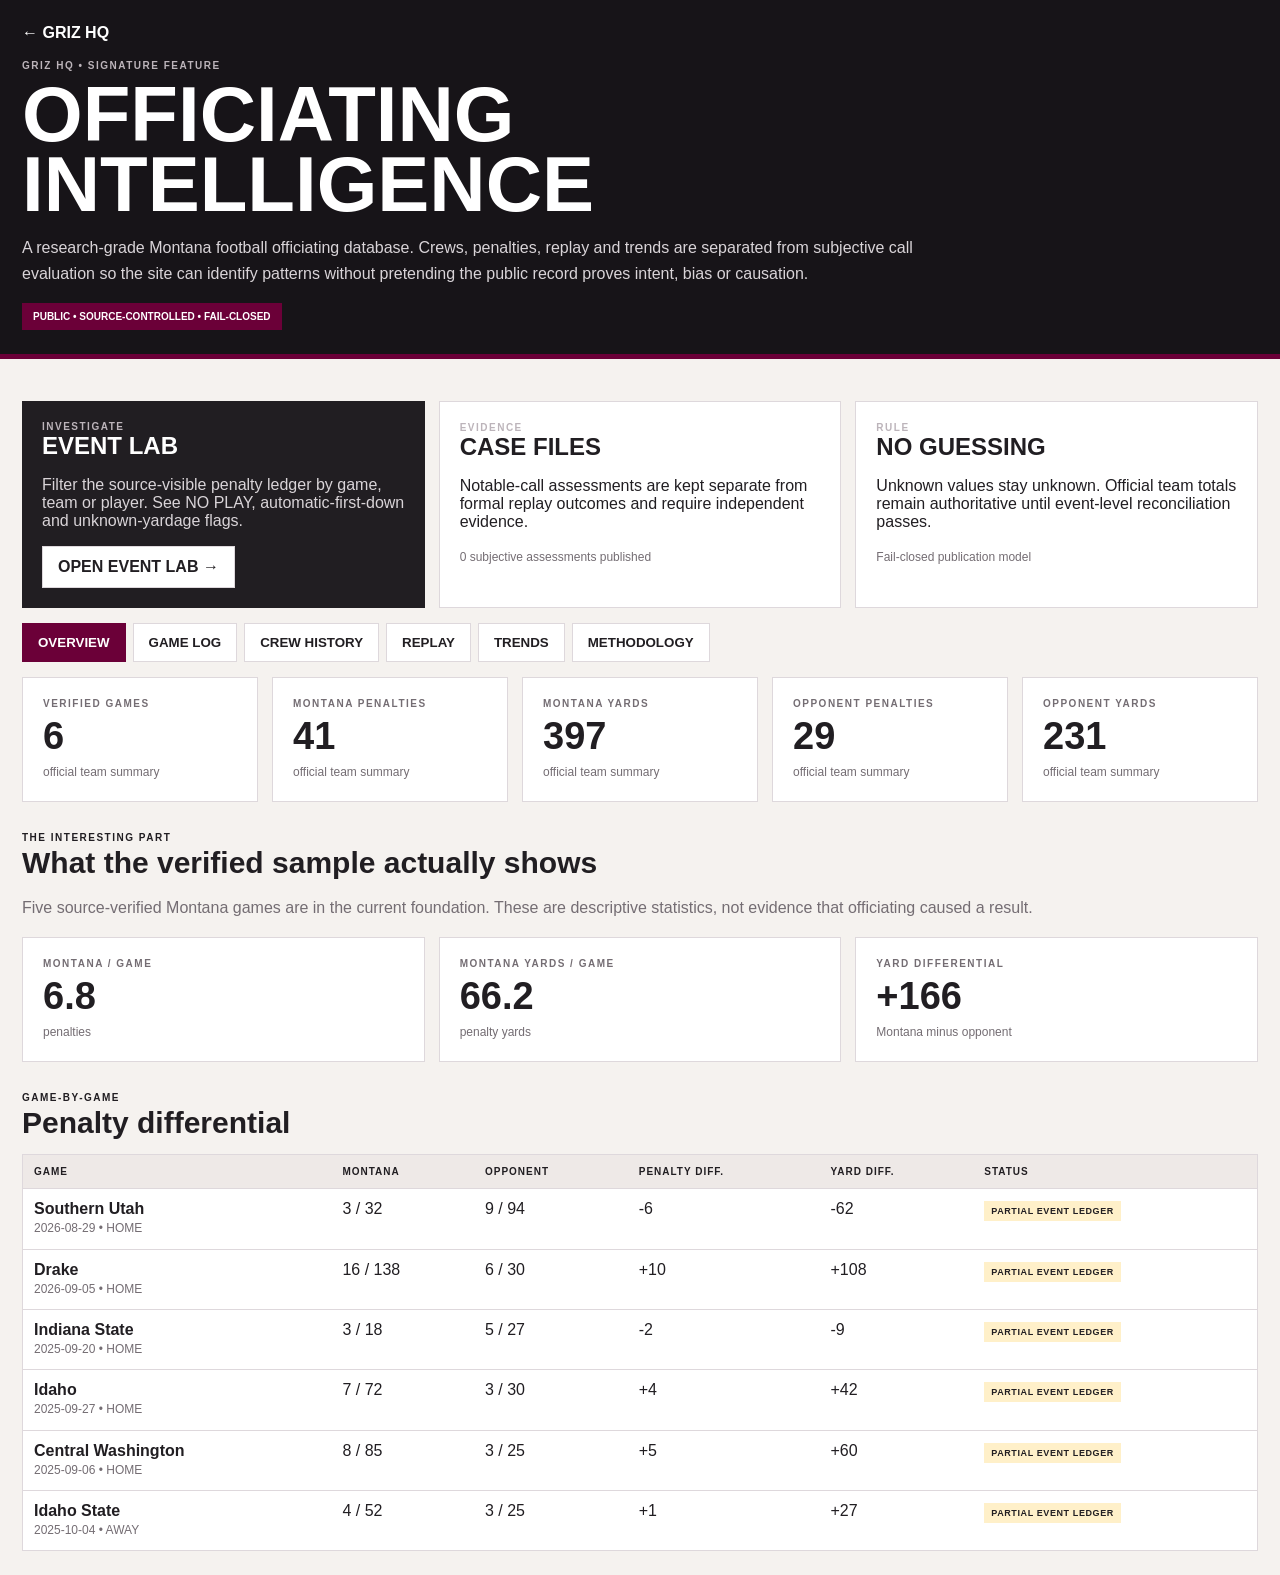
==== commit 8a4eb157: "Add files via upload" ====
--- a/officiating.html
+++ b/officiating.html
@@ -1,2 +1,2 @@
-<!doctype html><html lang="en"><head><meta charset="utf-8"><meta name="viewport" content="width=device-width,initial-scale=1"><title>Griz HQ | Officiating Intelligence</title><style>:root{--m:#6b0038;--ink:#171418;--paper:#f5f2ef;--card:#fff;--muted:#746d73;--line:#ded8dc;--gold:#b79a5b}*{box-sizing:border-box}body{margin:0;background:var(--paper);color:#211e22;font-family:Arial,Helvetica,sans-serif}.hero{background:var(--ink);color:#fff;border-bottom:5px solid var(--m)}.wrap{max-width:1320px;margin:auto;padding:24px 22px}.eyebrow,.label,.kicker{font-size:10px;letter-spacing:1.5px;font-weight:900}.eyebrow{color:#bcb4ba}.hero h1{font-size:clamp(40px,7vw,78px);line-height:.9;margin:8px 0 16px}.hero p{max-width:900px;color:#d9d4d8;line-height:1.6}.tag{display:inline-block;background:var(--m);padding:8px 11px;font-size:10px;font-weight:900}.back{display:inline-block;margin-bottom:18px;color:#fff;text-decoration:none;font-weight:900}.nav{position:sticky;top:0;z-index:3;display:flex;gap:7px;flex-wrap:wrap;padding:15px 0;background:var(--paper)}button,.link{border:1px solid var(--line);background:#fff;padding:11px 15px;font-weight:900;cursor:pointer;text-decoration:none;color:#211e22;display:inline-block}.nav button.active{background:var(--m);border-color:var(--m);color:#fff}.panel{display:none}.panel.active{display:block}.grid{display:grid;gap:14px}.metrics{grid-template-columns:repeat(5,1fr)}.three{grid-template-columns:repeat(3,1fr)}.two{grid-template-columns:1fr 1fr}.card{background:var(--card);border:1px solid var(--line);padding:20px}.metric{font-size:38px;font-weight:900;margin:6px 0}.label{color:var(--muted)}.small{font-size:12px;color:var(--muted);line-height:1.45}.section{margin:30px 0 14px}.section h2{font-size:30px;margin:3px 0}.section p{color:var(--muted);line-height:1.55}table{width:100%;border-collapse:collapse;background:#fff;border:1px solid var(--line)}th,td{text-align:left;padding:11px;border-bottom:1px solid var(--line);vertical-align:top}th{background:#eee9e7;font-size:10px;letter-spacing:1px}.status{display:inline-block;padding:5px 7px;font-size:9px;font-weight:900;letter-spacing:.6px;background:#eee}.review{background:#fff0c9}.blocked{background:#f6dddd}.crew{border-top:4px solid var(--m)}.crewline{display:flex;justify-content:space-between;border-bottom:1px solid #eee;padding:7px 0;font-size:13px}.notice{border-left:4px solid var(--gold);background:#fff;padding:16px;line-height:1.55}.bar{height:9px;background:#e9e4e6;margin-top:7px}.fill{height:100%;background:var(--m)}.launch{background:#211e22;color:#fff;border:0}.launch p{color:#d9d4d8}.launch .link{background:#fff}.mini{font-size:24px;font-weight:900}@media(max-width:950px){.metrics,.three,.two{grid-template-columns:1fr 1fr}}@media(max-width:600px){.metrics,.three,.two{grid-template-columns:1fr}.wrap{padding:18px 12px}.hero h1{font-size:44px}th,td{font-size:12px;padding:8px}}</style></head><body><header class="hero"><div class="wrap"><a class="back" href="/">← GRIZ HQ</a><div class="eyebrow">GRIZ HQ • SIGNATURE FEATURE</div><h1>OFFICIATING<br>INTELLIGENCE</h1><p>A research-grade Montana football officiating database. Crews, penalties, replay and trends are separated from subjective call evaluation so the site can identify patterns without pretending the public record proves intent, bias or causation.</p><span class="tag">PUBLIC • SOURCE-CONTROLLED • FAIL-CLOSED</span></div></header><main class="wrap"><div class="grid three" style="margin-top:18px"><div class="card launch"><div class="eyebrow">INVESTIGATE</div><div class="mini">EVENT LAB</div><p>Filter the source-visible penalty ledger by game, team or player. See NO PLAY, automatic-first-down and unknown-yardage flags.</p><a class="link" href="officiating/event-lab.html">OPEN EVENT LAB →</a></div><div class="card"><div class="eyebrow">EVIDENCE</div><div class="mini">CASE FILES</div><p>Notable-call assessments are kept separate from formal replay outcomes and require independent evidence.</p><span class="small">0 subjective assessments published</span></div><div class="card"><div class="eyebrow">RULE</div><div class="mini">NO GUESSING</div><p>Unknown values stay unknown. Official team totals remain authoritative until event-level reconciliation passes.</p><span class="small">Fail-closed publication model</span></div></div><nav class="nav"><button class="active" data-tab="overview">OVERVIEW</button><button data-tab="games">GAME LOG</button><button data-tab="crews">CREW HISTORY</button><button data-tab="replay">REPLAY</button><button data-tab="trends">TRENDS</button><button data-tab="method">METHODOLOGY</button></nav><section id="overview" class="panel active"><div class="grid metrics" id="metrics"></div><div class="section"><div class="kicker">THE INTERESTING PART</div><h2>What the verified sample actually shows</h2><p>Five source-verified Montana games are in the current foundation. These are descriptive statistics, not evidence that officiating caused a result.</p></div><div class="grid three" id="headline"></div><div class="section"><div class="kicker">GAME-BY-GAME</div><h2>Penalty differential</h2></div><table><thead><tr><th>GAME</th><th>MONTANA</th><th>OPPONENT</th><th>PENALTY DIFF.</th><th>YARD DIFF.</th><th>STATUS</th></tr></thead><tbody id="overviewRows"></tbody></table></section><section id="games" class="panel"><div class="section"><div class="kicker">GAME LOG</div><h2>Every game becomes an officiating record</h2><p>Official team totals are authoritative. Event-level detail is independently gated and never silently filled when source evidence is incomplete.</p></div><div class="grid two" id="gameCards"></div></section><section id="crews" class="panel"><div class="section"><div class="kicker">CREW HISTORY</div><h2>Who has worked Montana games?</h2><p>The sample is small, but recurring crew and official histories can accumulate here across seasons.</p></div><div class="grid two" id="crewGrid"></div></section><section id="replay" class="panel"><div class="section"><div class="kicker">REPLAY TRACKER</div><h2>Formal reviews, not hindsight</h2><p>Replay outcomes are recorded as formal outcomes. An overturned ruling is not automatically a “bad call.”</p></div><div class="grid three" id="replayMetrics"></div><div class="section"><table><thead><tr><th>GAME</th><th>QTR / CLOCK</th><th>REVIEW</th><th>REASON</th><th>OUTCOME</th></tr></thead><tbody id="replayRows"></tbody></table></div></section><section id="trends" class="panel"><div class="section"><div class="kicker">ANALYTICS</div><h2>Where this gets really interesting</h2><p>Splits answer “what happened?” before the database attempts to answer “why?”</p></div><div class="grid two"><div class="card"><h3>Home vs. road</h3><div id="homeAway"></div></div><div class="card"><h3>Conference vs. nonconference</h3><div id="conference"></div></div></div><div class="section"><div class="notice"><b>Next analytical layers:</b> penalty-type rates, half splits, drive-extending fouls, play-erasing fouls, automatic first downs, scoring-drive penalties, close-game penalties, opponent-adjusted rates, Big Sky benchmarks and multi-season crew histories.</div></div></section><section id="method" class="panel"><div class="section"><div class="kicker">DATA PHILOSOPHY</div><h2>The rules that keep this feature honest</h2></div><div class="grid two"><div class="card"><h3>Source hierarchy</h3><p><b>Primary:</b> Montana Athletics / GoGriz for game metadata, seven-person crews, official team penalty totals and PBP.</p><p><b>Official context:</b> Big Sky and NCAA materials for officiating structure, rules and formal replay information.</p><p><b>Independent cross-check:</b> ESPN and StatBroadcast where available.</p><p><b>Evidence layer:</b> legitimate broadcast/video and credible reporting for case-specific questions.</p></div><div class="card"><h3>Publication gates</h3><p>Official totals can display while event-level reconstruction is under review. Unknown yardage stays unknown. Compound and offsetting fouls are preserved rather than invented.</p><p>Notable calls use <b>clearly correct</b>, <b>debatable</b>, <b>likely incorrect</b>, or <b>insufficient evidence</b>.</p></div></div><div class="section"><div class="kicker">CURRENT DATA WARNINGS</div><div class="grid three" id="warnings"></div></div></section></main><script>
-let DATA;const $=s=>document.querySelector(s),$$=s=>document.querySelectorAll(s),fmt=n=>Number(n).toLocaleString(),other=(g,k)=>Object.entries(g[k]||{}).find(([x])=>x!=="Montana")?.[1]??0;function sum(gs){let n=gs.length,mp=gs.reduce((a,g)=>a+g.official_penalties.Montana,0),my=gs.reduce((a,g)=>a+g.official_yards.Montana,0),op=gs.reduce((a,g)=>a+Number(other(g,'official_penalties')),0),oy=gs.reduce((a,g)=>a+Number(other(g,'official_yards')),0);return{n,mp,my,op,oy,mpp:n?mp/n:0,myp:n?my/n:0,opp:n?op/n:0,opy:n?oy/n:0,pd:mp-op,yd:my-oy}}function stat(s){let c=(s||'').includes('RECONCILIATION')||(s||'').includes('YARDAGE')?'blocked':'review';return `<span class="status ${c}">${(s||'UNKNOWN').replaceAll('_',' ')}</span>`}function render(){let gs=DATA.games,s=sum(gs);$('#metrics').innerHTML=[['VERIFIED GAMES',s.n],['MONTANA PENALTIES',s.mp],['MONTANA YARDS',s.my],['OPPONENT PENALTIES',s.op],['OPPONENT YARDS',s.oy]].map(x=>`<div class="card"><div class="label">${x[0]}</div><div class="metric">${fmt(x[1])}</div><div class="small">official team summary</div></div>`).join('');$('#headline').innerHTML=[['MONTANA / GAME',s.mpp.toFixed(1),'penalties'],['MONTANA YARDS / GAME',s.myp.toFixed(1),'penalty yards'],['YARD DIFFERENTIAL',(s.yd>0?'+':'')+s.yd,'Montana minus opponent']].map(x=>`<div class="card"><div class="label">${x[0]}</div><div class="metric">${x[1]}</div><div class="small">${x[2]}</div></div>`).join('');$('#overviewRows').innerHTML=gs.map(g=>{let op=other(g,'official_penalties'),oy=other(g,'official_yards'),pd=g.official_penalties.Montana-op,yd=g.official_yards.Montana-oy;return `<tr><td><b>${g.opponent}</b><br><span class="small">${g.date} • ${g.home_away}</span></td><td>${g.official_penalties.Montana} / ${g.official_yards.Montana}</td><td>${op} / ${oy}</td><td>${pd>0?'+':''}${pd}</td><td>${yd>0?'+':''}${yd}</td><td>${stat(g.event_status)}</td></tr>`}).join('');$('#gameCards').innerHTML=gs.map(g=>{let op=other(g,'official_penalties'),oy=other(g,'official_yards');return `<div class="card"><div class="kicker">${g.season} • ${g.home_away}${g.conference_game?' • BIG SKY':''}</div><h3>${g.opponent}</h3><p><b>${g.montana_score}–${g.opponent_score}</b> • ${g.location}</p><p><b>Penalties:</b> Montana ${g.official_penalties.Montana}–${g.official_yards.Montana} yds; ${g.opponent} ${op}–${oy} yds.</p><p><b>Referee:</b> ${g.crew?.Referee||'Not verified'}<br><b>Replay reviews:</b> ${g.replay?.events||0}</p><p>${stat(g.event_status)}</p>${(g.notes||[]).map(n=>`<div class="notice small">${n}</div>`).join('')}</div>`}).join('');let cm={};gs.forEach(g=>{let key=g.crew?.Referee;if(key)(cm[key]??=[]).push(g)});$('#crewGrid').innerHTML=Object.entries(cm).sort((a,b)=>b[1].length-a[1].length).map(([r,c])=>`<div class="card crew"><div class="kicker">${c.length} GAME${c.length>1?'S':''}</div><h3>${r}</h3>${c.map(g=>`<div class="crewline"><span>${g.opponent}</span><b>${g.montana_score}–${g.opponent_score}</b></div>`).join('')}<p class="small">Descriptive history only; not a measure of officiating quality or causation.</p></div>`).join('');let rp=gs.reduce((a,g)=>{let r=g.replay||{};return{e:a.e+(r.events||0),o:a.o+(r.overturned||0),u:a.u+(r.upheld||0)}},{e:0,o:0,u:0});$('#replayMetrics').innerHTML=[['REVIEWS',rp.e],['OVERTURNED',rp.o],['UPHELD',rp.u]].map(x=>`<div class="card"><div class="label">${x[0]}</div><div class="metric">${x[1]}</div><div class="small">${rp.e?(x[1]/rp.e*100).toFixed(1)+'% of recorded reviews':''}</div></div>`).join('');let rr=[];gs.forEach(g=>(g.replay?.details||[]).forEach(d=>rr.push(`<tr><td>${g.opponent}</td><td>Q${d.quarter} / ${d.clock}</td><td>${d.type}</td><td>${d.reason}</td><td><b>${d.outcome}</b></td></tr>`)));$('#replayRows').innerHTML=rr.join('')||'<tr><td colspan="5">No detailed replay rows currently published.</td></tr>';let groups=p=>{let m={};gs.forEach(g=>{let k=p==='conference_game'?(g.conference_game?'conference':'nonconference'):g.home_away;(m[k]??=[]).push(g)});return m};let split=m=>Object.entries(m).map(([k,v])=>{let x=sum(v);return `<div style="margin:15px 0"><b>${k.toUpperCase()}</b><div class="small">${x.n} games • Montana ${x.mpp.toFixed(1)} penalties / ${x.myp.toFixed(1)} yards per game • opponent ${x.opp.toFixed(1)} / ${x.opy.toFixed(1)}</div><div class="bar"><div class="fill" style="width:${Math.min(100,x.myp/30*100)}%"></div></div></div>`}).join('');$('#homeAway').innerHTML=split(groups('home_away'));$('#conference').innerHTML=split(groups('conference_game'));let w=gs.filter(g=>g.event_status!=='PASS'&&g.event_status!=='READY');$('#warnings').innerHTML=w.map(g=>`<div class="card"><div class="label">${g.opponent}</div><p>${stat(g.event_status)}</p><p class="small">${(g.notes||['Event-level reconstruction remains under review.'])[0]}</p></div>`).join('')}$$('.nav button').forEach(b=>b.onclick=()=>{$$('.nav button').forEach(x=>x.classList.remove('active'));b.classList.add('active');$$('.panel').forEach(x=>x.classList.remove('active'));$('#'+b.dataset.tab).classList.add('active');window.scrollTo({top:0,behavior:'smooth'})});fetch('officiating/intelligence_v1_data.json',{cache:'no-store'}).then(r=>{if(!r.ok)throw Error();return r.json()}).then(d=>{DATA=d;render()}).catch(()=>{document.querySelector('main').innerHTML='<div class="notice"><b>Officiating Intelligence is temporarily unavailable.</b><br>The source dataset could not be loaded, so the feature failed closed instead of showing partial data.</div>'});</script></body></html>+<!doctype html><html lang="en"><head><meta charset="utf-8"><meta name="viewport" content="width=device-width,initial-scale=1"><title>Griz HQ | Officiating Intelligence</title><style>:root{--m:#6b0038;--ink:#171418;--paper:#f5f2ef;--card:#fff;--muted:#746d73;--line:#ded8dc;--gold:#b79a5b}*{box-sizing:border-box}body{margin:0;background:var(--paper);color:#211e22;font-family:Arial,Helvetica,sans-serif}.hero{background:var(--ink);color:#fff;border-bottom:5px solid var(--m)}.wrap{max-width:1320px;margin:auto;padding:24px 22px}.eyebrow,.label,.kicker{font-size:10px;letter-spacing:1.5px;font-weight:900}.eyebrow{color:#bcb4ba}.hero h1{font-size:clamp(40px,7vw,78px);line-height:.9;margin:8px 0 16px}.hero p{max-width:900px;color:#d9d4d8;line-height:1.6}.tag{display:inline-block;background:var(--m);padding:8px 11px;font-size:10px;font-weight:900}.back{display:inline-block;margin-bottom:18px;color:#fff;text-decoration:none;font-weight:900}.nav{position:sticky;top:0;z-index:3;display:flex;gap:7px;flex-wrap:wrap;padding:15px 0;background:var(--paper)}button,.link{border:1px solid var(--line);background:#fff;padding:11px 15px;font-weight:900;cursor:pointer;text-decoration:none;color:#211e22;display:inline-block}.nav button.active{background:var(--m);border-color:var(--m);color:#fff}.panel{display:none}.panel.active{display:block}.grid{display:grid;gap:14px}.metrics{grid-template-columns:repeat(5,1fr)}.three{grid-template-columns:repeat(3,1fr)}.two{grid-template-columns:1fr 1fr}.card{background:var(--card);border:1px solid var(--line);padding:20px}.metric{font-size:38px;font-weight:900;margin:6px 0}.label{color:var(--muted)}.small{font-size:12px;color:var(--muted);line-height:1.45}.section{margin:30px 0 14px}.section h2{font-size:30px;margin:3px 0}.section p{color:var(--muted);line-height:1.55}table{width:100%;border-collapse:collapse;background:#fff;border:1px solid var(--line)}th,td{text-align:left;padding:11px;border-bottom:1px solid var(--line);vertical-align:top}th{background:#eee9e7;font-size:10px;letter-spacing:1px}.status{display:inline-block;padding:5px 7px;font-size:9px;font-weight:900;letter-spacing:.6px;background:#eee}.review{background:#fff0c9}.blocked{background:#f6dddd}.crew{border-top:4px solid var(--m)}.crewline{display:flex;justify-content:space-between;border-bottom:1px solid #eee;padding:7px 0;font-size:13px}.notice{border-left:4px solid var(--gold);background:#fff;padding:16px;line-height:1.55}.bar{height:9px;background:#e9e4e6;margin-top:7px}.fill{height:100%;background:var(--m)}.launch{background:#211e22;color:#fff;border:0}.launch p{color:#d9d4d8}.launch .link{background:#fff}.mini{font-size:24px;font-weight:900}@media(max-width:950px){.metrics,.three,.two{grid-template-columns:1fr 1fr}}@media(max-width:600px){.metrics,.three,.two{grid-template-columns:1fr}.wrap{padding:18px 12px}.hero h1{font-size:44px}th,td{font-size:12px;padding:8px}}</style></head><body><header class="hero"><div class="wrap"><a class="back" href="/">← GRIZ HQ</a><div class="eyebrow">GRIZ HQ • SIGNATURE FEATURE</div><h1>OFFICIATING<br>INTELLIGENCE</h1><p>A research-grade Montana football officiating database. Crews, penalties, replay and trends are separated from subjective call evaluation so the site can identify patterns without pretending the public record proves intent, bias or causation.</p><span class="tag">PUBLIC • SOURCE-CONTROLLED • FAIL-CLOSED</span></div></header><main class="wrap"><div class="grid three" style="margin-top:18px"><div class="card launch"><div class="eyebrow">INVESTIGATE</div><div class="mini">EVENT LAB</div><p>Filter the source-visible penalty ledger by game, team or player. See NO PLAY, automatic-first-down and unknown-yardage flags.</p><a class="link" href="event-lab.html">OPEN EVENT LAB →</a></div><div class="card"><div class="eyebrow">EVIDENCE</div><div class="mini">CASE FILES</div><p>Notable-call assessments are kept separate from formal replay outcomes and require independent evidence.</p><span class="small">0 subjective assessments published</span></div><div class="card"><div class="eyebrow">RULE</div><div class="mini">NO GUESSING</div><p>Unknown values stay unknown. Official team totals remain authoritative until event-level reconciliation passes.</p><span class="small">Fail-closed publication model</span></div></div><nav class="nav"><button class="active" data-tab="overview">OVERVIEW</button><button data-tab="games">GAME LOG</button><button data-tab="crews">CREW HISTORY</button><button data-tab="replay">REPLAY</button><button data-tab="trends">TRENDS</button><button data-tab="method">METHODOLOGY</button></nav><section id="overview" class="panel active"><div class="grid metrics" id="metrics"></div><div class="section"><div class="kicker">THE INTERESTING PART</div><h2>What the verified sample actually shows</h2><p>Five source-verified Montana games are in the current foundation. These are descriptive statistics, not evidence that officiating caused a result.</p></div><div class="grid three" id="headline"></div><div class="section"><div class="kicker">GAME-BY-GAME</div><h2>Penalty differential</h2></div><table><thead><tr><th>GAME</th><th>MONTANA</th><th>OPPONENT</th><th>PENALTY DIFF.</th><th>YARD DIFF.</th><th>STATUS</th></tr></thead><tbody id="overviewRows"></tbody></table></section><section id="games" class="panel"><div class="section"><div class="kicker">GAME LOG</div><h2>Every game becomes an officiating record</h2><p>Official team totals are authoritative. Event-level detail is independently gated and never silently filled when source evidence is incomplete.</p></div><div class="grid two" id="gameCards"></div></section><section id="crews" class="panel"><div class="section"><div class="kicker">CREW HISTORY</div><h2>Who has worked Montana games?</h2><p>The sample is small, but recurring crew and official histories can accumulate here across seasons.</p></div><div class="grid two" id="crewGrid"></div></section><section id="replay" class="panel"><div class="section"><div class="kicker">REPLAY TRACKER</div><h2>Formal reviews, not hindsight</h2><p>Replay outcomes are recorded as formal outcomes. An overturned ruling is not automatically a “bad call.”</p></div><div class="grid three" id="replayMetrics"></div><div class="section"><table><thead><tr><th>GAME</th><th>QTR / CLOCK</th><th>REVIEW</th><th>REASON</th><th>OUTCOME</th></tr></thead><tbody id="replayRows"></tbody></table></div></section><section id="trends" class="panel"><div class="section"><div class="kicker">ANALYTICS</div><h2>Where this gets really interesting</h2><p>Splits answer “what happened?” before the database attempts to answer “why?”</p></div><div class="grid two"><div class="card"><h3>Home vs. road</h3><div id="homeAway"></div></div><div class="card"><h3>Conference vs. nonconference</h3><div id="conference"></div></div></div><div class="section"><div class="notice"><b>Next analytical layers:</b> penalty-type rates, half splits, drive-extending fouls, play-erasing fouls, automatic first downs, scoring-drive penalties, close-game penalties, opponent-adjusted rates, Big Sky benchmarks and multi-season crew histories.</div></div></section><section id="method" class="panel"><div class="section"><div class="kicker">DATA PHILOSOPHY</div><h2>The rules that keep this feature honest</h2></div><div class="grid two"><div class="card"><h3>Source hierarchy</h3><p><b>Primary:</b> Montana Athletics / GoGriz for game metadata, seven-person crews, official team penalty totals and PBP.</p><p><b>Official context:</b> Big Sky and NCAA materials for officiating structure, rules and formal replay information.</p><p><b>Independent cross-check:</b> ESPN and StatBroadcast where available.</p><p><b>Evidence layer:</b> legitimate broadcast/video and credible reporting for case-specific questions.</p></div><div class="card"><h3>Publication gates</h3><p>Official totals can display while event-level reconstruction is under review. Unknown yardage stays unknown. Compound and offsetting fouls are preserved rather than invented.</p><p>Notable calls use <b>clearly correct</b>, <b>debatable</b>, <b>likely incorrect</b>, or <b>insufficient evidence</b>.</p></div></div><div class="section"><div class="kicker">CURRENT DATA WARNINGS</div><div class="grid three" id="warnings"></div></div></section></main><script>
+let DATA;const $=s=>document.querySelector(s),$$=s=>document.querySelectorAll(s),fmt=n=>Number(n).toLocaleString(),other=(g,k)=>Object.entries(g[k]||{}).find(([x])=>x!=="Montana")?.[1]??0;function sum(gs){let n=gs.length,mp=gs.reduce((a,g)=>a+g.official_penalties.Montana,0),my=gs.reduce((a,g)=>a+g.official_yards.Montana,0),op=gs.reduce((a,g)=>a+Number(other(g,'official_penalties')),0),oy=gs.reduce((a,g)=>a+Number(other(g,'official_yards')),0);return{n,mp,my,op,oy,mpp:n?mp/n:0,myp:n?my/n:0,opp:n?op/n:0,opy:n?oy/n:0,pd:mp-op,yd:my-oy}}function stat(s){let c=(s||'').includes('RECONCILIATION')||(s||'').includes('YARDAGE')?'blocked':'review';return `<span class="status ${c}">${(s||'UNKNOWN').replaceAll('_',' ')}</span>`}function render(){let gs=DATA.games,s=sum(gs);$('#metrics').innerHTML=[['VERIFIED GAMES',s.n],['MONTANA PENALTIES',s.mp],['MONTANA YARDS',s.my],['OPPONENT PENALTIES',s.op],['OPPONENT YARDS',s.oy]].map(x=>`<div class="card"><div class="label">${x[0]}</div><div class="metric">${fmt(x[1])}</div><div class="small">official team summary</div></div>`).join('');$('#headline').innerHTML=[['MONTANA / GAME',s.mpp.toFixed(1),'penalties'],['MONTANA YARDS / GAME',s.myp.toFixed(1),'penalty yards'],['YARD DIFFERENTIAL',(s.yd>0?'+':'')+s.yd,'Montana minus opponent']].map(x=>`<div class="card"><div class="label">${x[0]}</div><div class="metric">${x[1]}</div><div class="small">${x[2]}</div></div>`).join('');$('#overviewRows').innerHTML=gs.map(g=>{let op=other(g,'official_penalties'),oy=other(g,'official_yards'),pd=g.official_penalties.Montana-op,yd=g.official_yards.Montana-oy;return `<tr><td><b>${g.opponent}</b><br><span class="small">${g.date} • ${g.home_away}</span></td><td>${g.official_penalties.Montana} / ${g.official_yards.Montana}</td><td>${op} / ${oy}</td><td>${pd>0?'+':''}${pd}</td><td>${yd>0?'+':''}${yd}</td><td>${stat(g.event_status)}</td></tr>`}).join('');$('#gameCards').innerHTML=gs.map(g=>{let op=other(g,'official_penalties'),oy=other(g,'official_yards');return `<div class="card"><div class="kicker">${g.season} • ${g.home_away}${g.conference_game?' • BIG SKY':''}</div><h3>${g.opponent}</h3><p><b>${g.montana_score}–${g.opponent_score}</b> • ${g.location}</p><p><b>Penalties:</b> Montana ${g.official_penalties.Montana}–${g.official_yards.Montana} yds; ${g.opponent} ${op}–${oy} yds.</p><p><b>Referee:</b> ${g.crew?.Referee||'Not verified'}<br><b>Replay reviews:</b> ${g.replay?.events||0}</p><p>${stat(g.event_status)}</p>${(g.notes||[]).map(n=>`<div class="notice small">${n}</div>`).join('')}</div>`}).join('');let cm={};gs.forEach(g=>{let key=g.crew?.Referee;if(key)(cm[key]??=[]).push(g)});$('#crewGrid').innerHTML=Object.entries(cm).sort((a,b)=>b[1].length-a[1].length).map(([r,c])=>`<div class="card crew"><div class="kicker">${c.length} GAME${c.length>1?'S':''}</div><h3>${r}</h3>${c.map(g=>`<div class="crewline"><span>${g.opponent}</span><b>${g.montana_score}–${g.opponent_score}</b></div>`).join('')}<p class="small">Descriptive history only; not a measure of officiating quality or causation.</p></div>`).join('');let rp=gs.reduce((a,g)=>{let r=g.replay||{};return{e:a.e+(r.events||0),o:a.o+(r.overturned||0),u:a.u+(r.upheld||0)}},{e:0,o:0,u:0});$('#replayMetrics').innerHTML=[['REVIEWS',rp.e],['OVERTURNED',rp.o],['UPHELD',rp.u]].map(x=>`<div class="card"><div class="label">${x[0]}</div><div class="metric">${x[1]}</div><div class="small">${rp.e?(x[1]/rp.e*100).toFixed(1)+'% of recorded reviews':''}</div></div>`).join('');let rr=[];gs.forEach(g=>(g.replay?.details||[]).forEach(d=>rr.push(`<tr><td>${g.opponent}</td><td>Q${d.quarter} / ${d.clock}</td><td>${d.type}</td><td>${d.reason}</td><td><b>${d.outcome}</b></td></tr>`)));$('#replayRows').innerHTML=rr.join('')||'<tr><td colspan="5">No detailed replay rows currently published.</td></tr>';let groups=p=>{let m={};gs.forEach(g=>{let k=p==='conference_game'?(g.conference_game?'conference':'nonconference'):g.home_away;(m[k]??=[]).push(g)});return m};let split=m=>Object.entries(m).map(([k,v])=>{let x=sum(v);return `<div style="margin:15px 0"><b>${k.toUpperCase()}</b><div class="small">${x.n} games • Montana ${x.mpp.toFixed(1)} penalties / ${x.myp.toFixed(1)} yards per game • opponent ${x.opp.toFixed(1)} / ${x.opy.toFixed(1)}</div><div class="bar"><div class="fill" style="width:${Math.min(100,x.myp/30*100)}%"></div></div></div>`}).join('');$('#homeAway').innerHTML=split(groups('home_away'));$('#conference').innerHTML=split(groups('conference_game'));let w=gs.filter(g=>g.event_status!=='PASS'&&g.event_status!=='READY');$('#warnings').innerHTML=w.map(g=>`<div class="card"><div class="label">${g.opponent}</div><p>${stat(g.event_status)}</p><p class="small">${(g.notes||['Event-level reconstruction remains under review.'])[0]}</p></div>`).join('')}$$('.nav button').forEach(b=>b.onclick=()=>{$$('.nav button').forEach(x=>x.classList.remove('active'));b.classList.add('active');$$('.panel').forEach(x=>x.classList.remove('active'));$('#'+b.dataset.tab).classList.add('active');window.scrollTo({top:0,behavior:'smooth'})});fetch('intelligence_v1_data.json',{cache:'no-store'}).then(r=>{if(!r.ok)throw Error();return r.json()}).then(d=>{DATA=d;render()}).catch(()=>{document.querySelector('main').innerHTML='<div class="notice"><b>Officiating Intelligence is temporarily unavailable.</b><br>The source dataset could not be loaded, so the feature failed closed instead of showing partial data.</div>'});</script></body></html>
